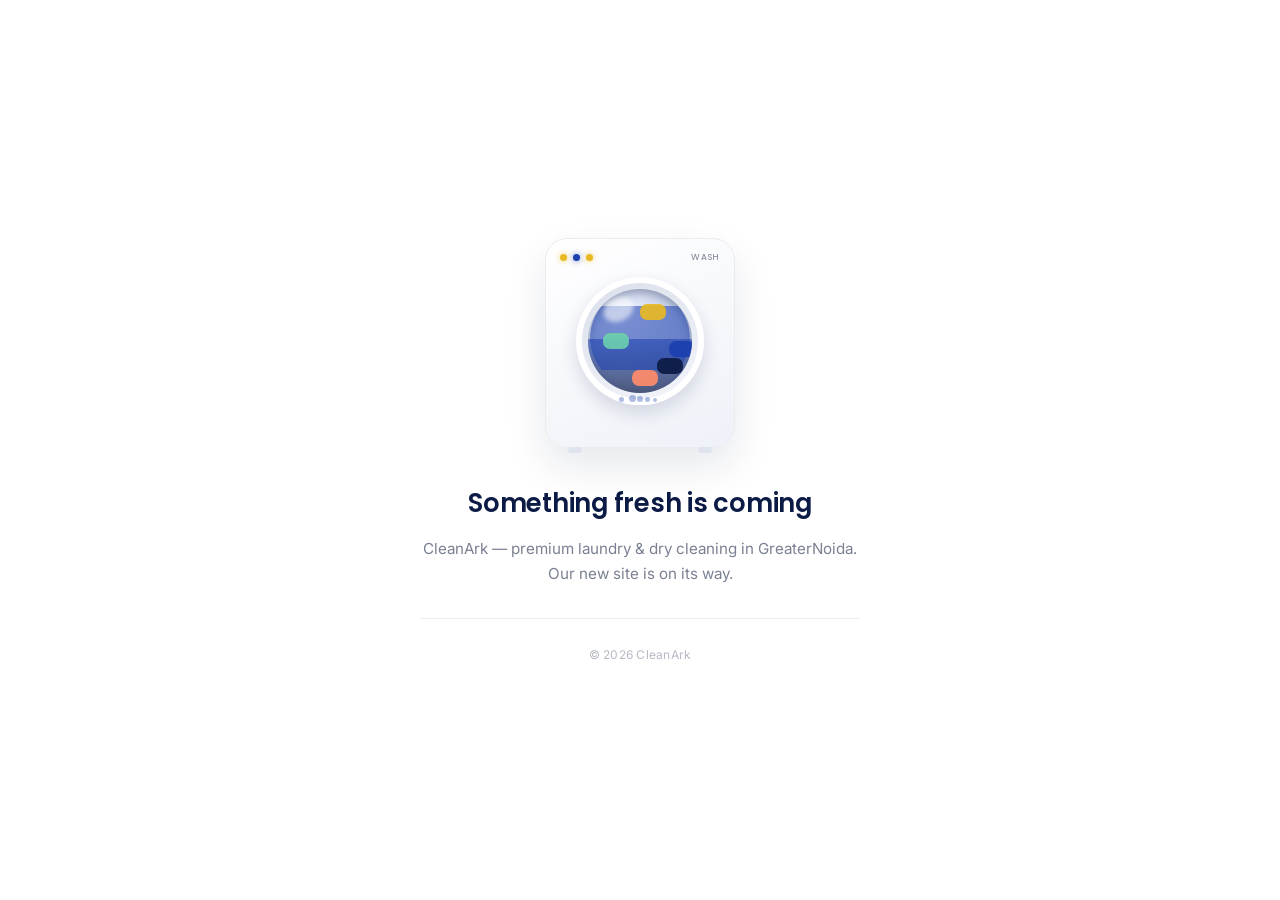
==== index.html @ 3dcd571e "First Commit" ====
<!DOCTYPE html>
<html lang="en">
<head>
<meta charset="UTF-8">
<meta name="viewport" content="width=device-width, initial-scale=1.0">
<title>CleanArk — Coming Soon</title>
<meta name="description" content="CleanArk — premium laundry & dry cleaning in Noida. Our new site is launching soon.">
<link rel="icon" type="image/png" href="images/favicon-32.png">
<link rel="preconnect" href="https://fonts.googleapis.com">
<link rel="preconnect" href="https://fonts.gstatic.com" crossorigin>
<link href="https://fonts.googleapis.com/css2?family=Poppins:wght@500;600;700&family=Inter:wght@400;500&display=swap" rel="stylesheet">
<style>
  :root {
    --navy: #0c1b45;
    --blue: #1b3fae;
    --gold: #e8b923;
    --text-muted: #7a8092;
    --border: #ececef;
    --font-heading: 'Poppins', 'Segoe UI', Arial, sans-serif;
    --font-body: 'Inter', 'Segoe UI', Arial, sans-serif;
  }
  * { box-sizing: border-box; margin: 0; padding: 0; }
  html, body { height: 100%; }
  body {
    font-family: var(--font-body);
    background: #ffffff;
    color: var(--navy);
    display: flex;
    align-items: center;
    justify-content: center;
    min-height: 100vh;
    padding: 32px 24px;
    text-align: center;
    overflow-x: hidden;
  }
  .card { max-width: 440px; width: 100%; }

  /* ================= WASHING MACHINE ================= */
  .scene {
    position: relative;
    width: 190px;
    margin: 0 auto 36px;
  }
  .machine {
    position: relative;
    width: 190px;
    height: 210px;
    background: linear-gradient(155deg, #ffffff, #eef1f8);
    border: 1px solid var(--border);
    border-radius: 22px;
    box-shadow: 0 18px 40px rgba(12, 27, 69, 0.10);
    animation: wobble 2.6s ease-in-out infinite;
  }
  @keyframes wobble {
    0%, 100% { transform: rotate(0deg) translateX(0); }
    25%      { transform: rotate(-0.6deg) translateX(-1px); }
    75%      { transform: rotate(0.6deg) translateX(1px); }
  }
  .panel {
    display: flex;
    align-items: center;
    gap: 6px;
    padding: 12px 14px 0;
  }
  .dot {
    width: 7px; height: 7px;
    border-radius: 50%;
    background: var(--gold);
    box-shadow: 0 0 6px rgba(232,185,35,0.7);
    animation: blink 1.8s ease-in-out infinite;
  }
  .dot:nth-child(2) { animation-delay: 0.3s; background: var(--blue); box-shadow: 0 0 6px rgba(27,63,174,0.6); }
  .dot:nth-child(3) { animation-delay: 0.6s; }
  @keyframes blink { 0%, 100% { opacity: 1; } 50% { opacity: 0.25; } }
  .display {
    margin-left: auto;
    font-family: var(--font-heading);
    font-size: 0.55rem;
    letter-spacing: 0.08em;
    color: var(--text-muted);
  }

  .door {
    position: absolute;
    top: 38px;
    left: 50%;
    transform: translateX(-50%);
    width: 128px;
    height: 128px;
    border-radius: 50%;
    background: linear-gradient(155deg, #d9dee9, #f4f6fb);
    box-shadow: 0 8px 18px rgba(12,27,69,0.14), inset 0 0 0 6px #ffffff;
  }
  .glass {
    position: absolute;
    inset: 12px;
    border-radius: 50%;
    background: radial-gradient(circle at 32% 28%, #eaf0ff, #c3cde6 70%);
    overflow: hidden;
    box-shadow: inset 0 4px 10px rgba(12,27,69,0.35);
  }
  .water {
    position: absolute;
    left: -20%;
    width: 140%;
    bottom: 0;
    height: 52%;
    background: linear-gradient(180deg, rgba(27,63,174,0.55), rgba(12,27,69,0.65));
  }
  .water::before {
    content: "";
    position: absolute;
    top: -62%;
    left: 0;
    width: 100%;
    height: 120%;
    background: radial-gradient(circle at 50% 50%, rgba(27,63,174,0.55) 62%, transparent 63%);
    animation: slosh 3.2s linear infinite;
  }
  @keyframes slosh {
    from { transform: rotate(0deg); }
    to   { transform: rotate(360deg); }
  }
  .drum {
    position: absolute;
    inset: 0;
    animation: spin 3.4s linear infinite;
  }
  @keyframes spin {
    from { transform: rotate(0deg); }
    to   { transform: rotate(360deg); }
  }
  .cloth {
    position: absolute;
    width: 26px;
    height: 16px;
    border-radius: 7px;
    opacity: 0.92;
  }
  .c1 { background: var(--gold);  top: 14%; left: 50%; }
  .c2 { background: var(--blue);  top: 50%; left: 78%; }
  .c3 { background: #ff8b6b;      top: 78%; left: 42%; }
  .c4 { background: #6bcfae;      top: 42%; left: 14%; }
  .c5 { background: var(--navy);  top: 66%; left: 66%; }
  .shine {
    position: absolute;
    top: 8%;
    left: 14%;
    width: 30%;
    height: 22%;
    border-radius: 50%;
    background: rgba(255,255,255,0.55);
    filter: blur(2px);
    transform: rotate(-25deg);
  }

  .feet {
    position: absolute;
    bottom: -6px;
    left: 0;
    right: 0;
    display: flex;
    justify-content: space-between;
    padding: 0 22px;
  }
  .feet span {
    width: 14px;
    height: 6px;
    border-radius: 3px;
    background: #dfe3ee;
  }

  .bubbles {
    position: absolute;
    inset: 0;
    pointer-events: none;
  }
  .bubbles span {
    position: absolute;
    bottom: 46px;
    width: 6px;
    height: 6px;
    border-radius: 50%;
    background: rgba(27,63,174,0.35);
    animation: rise 3.6s ease-in infinite;
  }
  .bubbles span:nth-child(1) { left: 74px; width: 5px; height: 5px; animation-delay: 0s; }
  .bubbles span:nth-child(2) { left: 92px; animation-delay: 0.8s; }
  .bubbles span:nth-child(3) { left: 108px; width: 4px; height: 4px; animation-delay: 1.6s; }
  .bubbles span:nth-child(4) { left: 84px; width: 7px; height: 7px; animation-delay: 2.4s; }
  .bubbles span:nth-child(5) { left: 100px; width: 5px; height: 5px; animation-delay: 3.1s; }
  @keyframes rise {
    0%   { transform: translateY(0) scale(1);   opacity: 0; }
    12%  { opacity: 0.8; }
    100% { transform: translateY(-90px) scale(0.4); opacity: 0; }
  }

  /* ================= TEXT ================= */
  h1 {
    font-family: var(--font-heading);
    font-weight: 600;
    font-size: 1.6rem;
    letter-spacing: -0.01em;
    margin-bottom: 14px;
  }
  p.lead {
    font-size: 0.95rem;
    color: var(--text-muted);
    line-height: 1.6;
    margin-bottom: 32px;
  }
  .hairline {
    width: 100%;
    height: 1px;
    background: var(--border);
    margin-bottom: 28px;
  }
  footer {
    font-size: 0.75rem;
    letter-spacing: 0.02em;
    color: #b7bac4;
  }
</style>
</head>
<body>
  <div class="card">
    <div class="scene">
      <div class="machine">
        <div class="panel">
          <span class="dot"></span><span class="dot"></span><span class="dot"></span>
          <span class="display">WASH</span>
        </div>
        <div class="door">
          <div class="glass">
            <div class="water"></div>
            <div class="drum">
              <span class="cloth c1"></span>
              <span class="cloth c2"></span>
              <span class="cloth c3"></span>
              <span class="cloth c4"></span>
              <span class="cloth c5"></span>
            </div>
            <div class="shine"></div>
          </div>
        </div>
        <div class="feet"><span></span><span></span></div>
      </div>
      <div class="bubbles">
        <span></span><span></span><span></span><span></span><span></span>
      </div>
    </div>

    <h1>Something fresh is coming</h1>
    <p class="lead">CleanArk — premium laundry &amp; dry cleaning in GreaterNoida. Our new site is on its way.</p>
    <div class="hairline"></div>
    <footer>&copy; <span id="year"></span> CleanArk</footer>
  </div>
  <script>document.getElementById('year').textContent = new Date().getFullYear();</script>
</body>
</html>
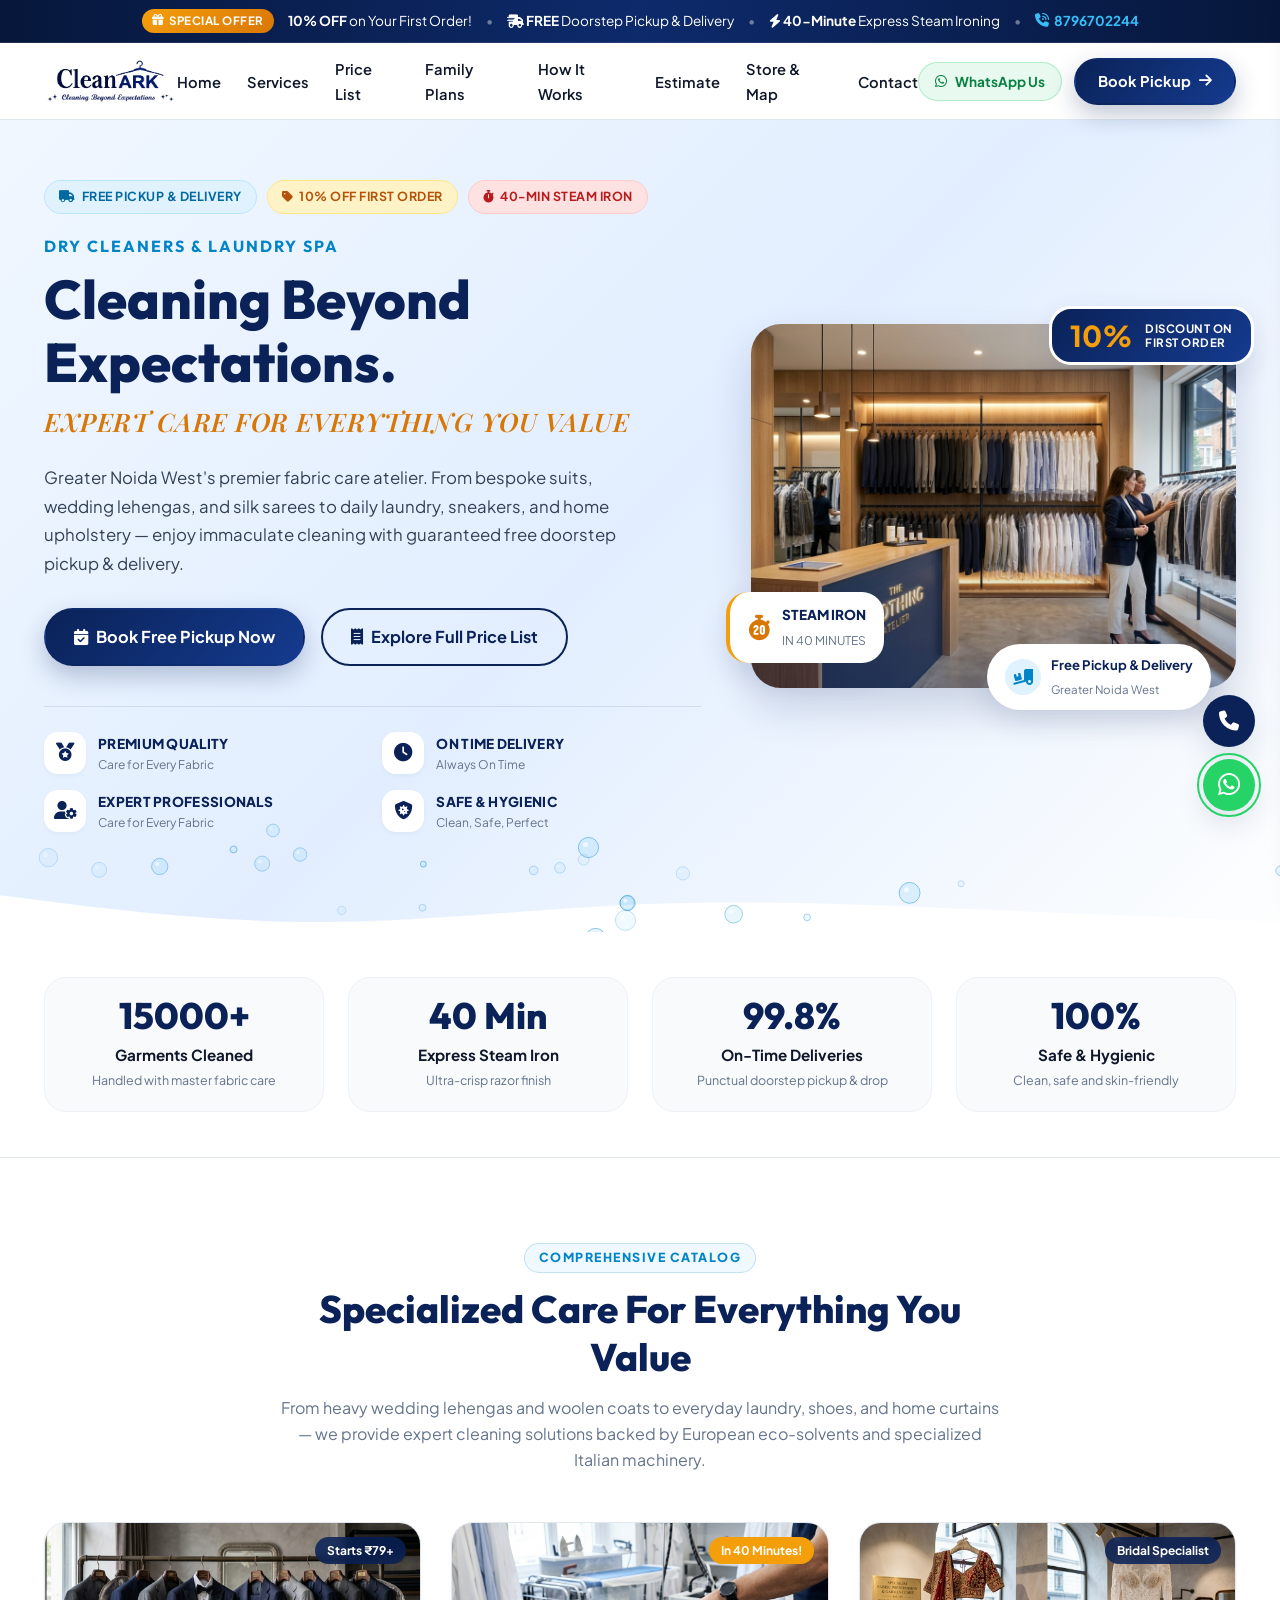
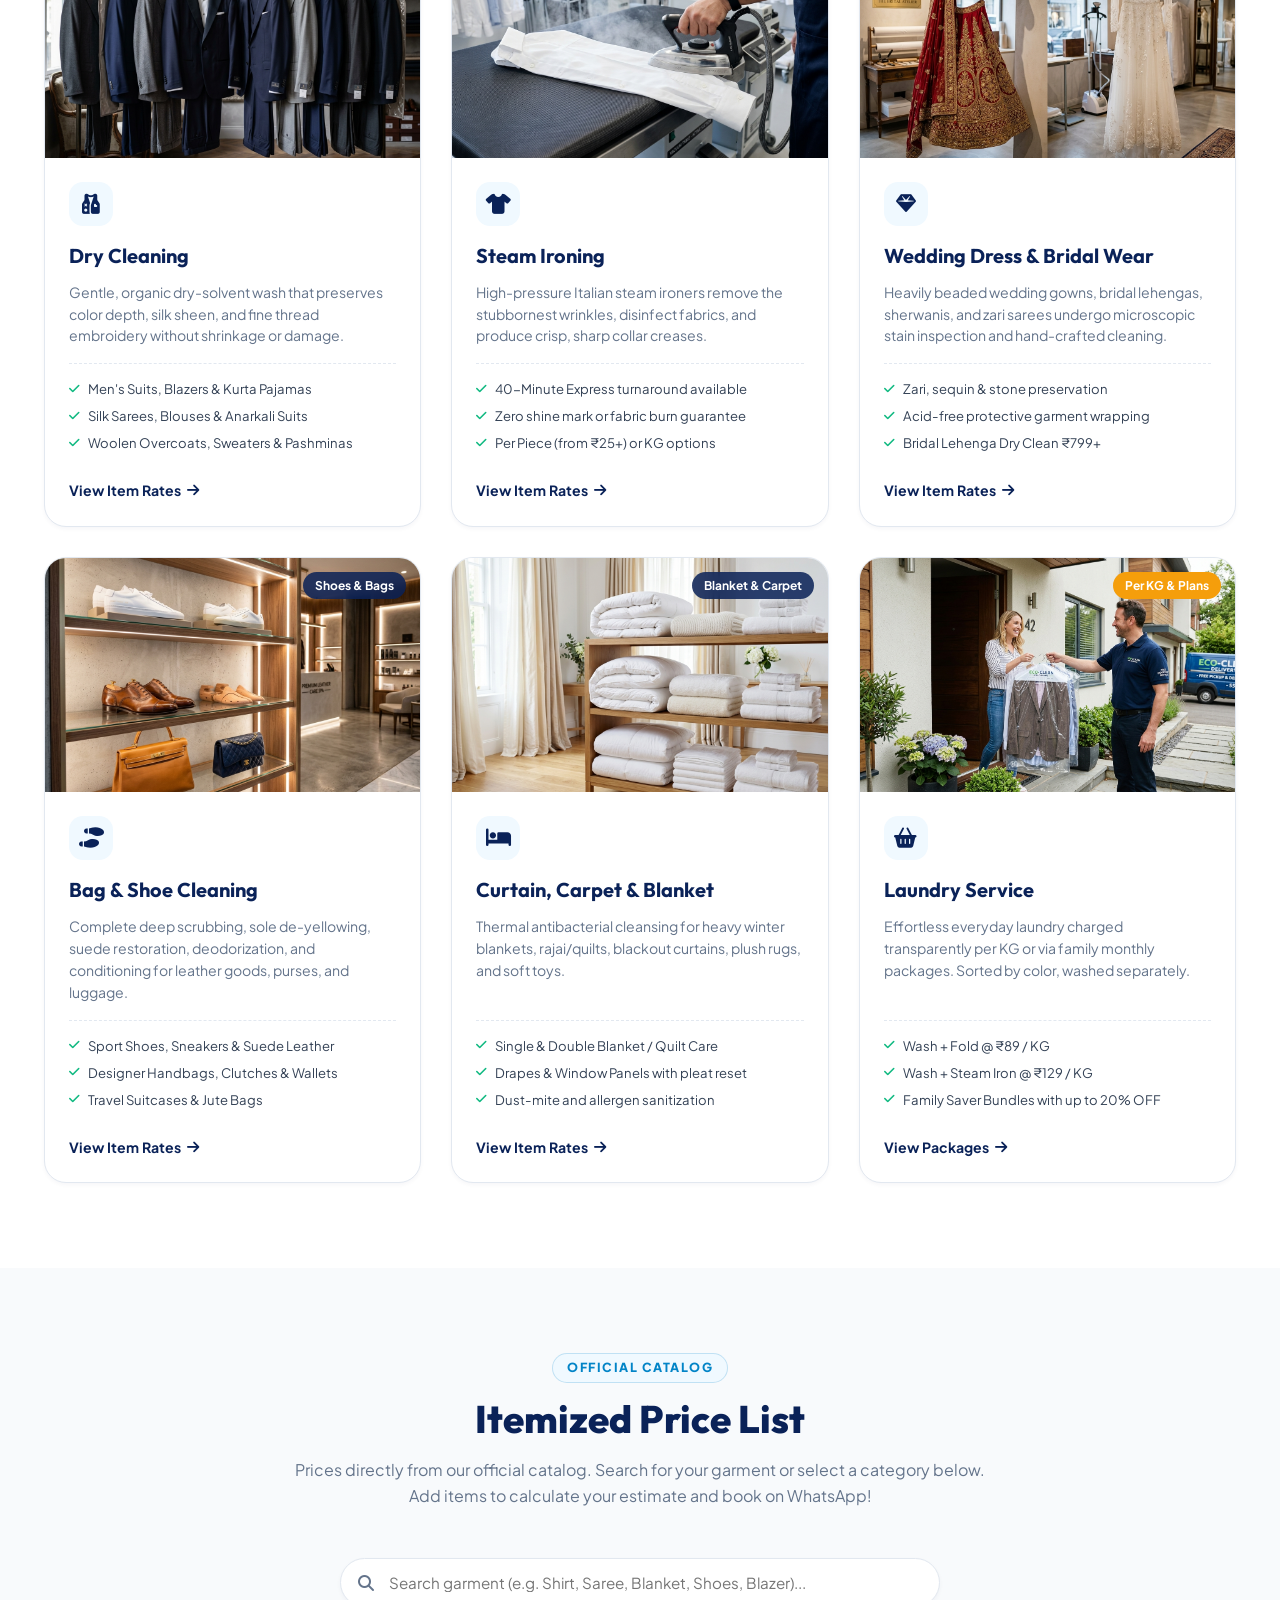
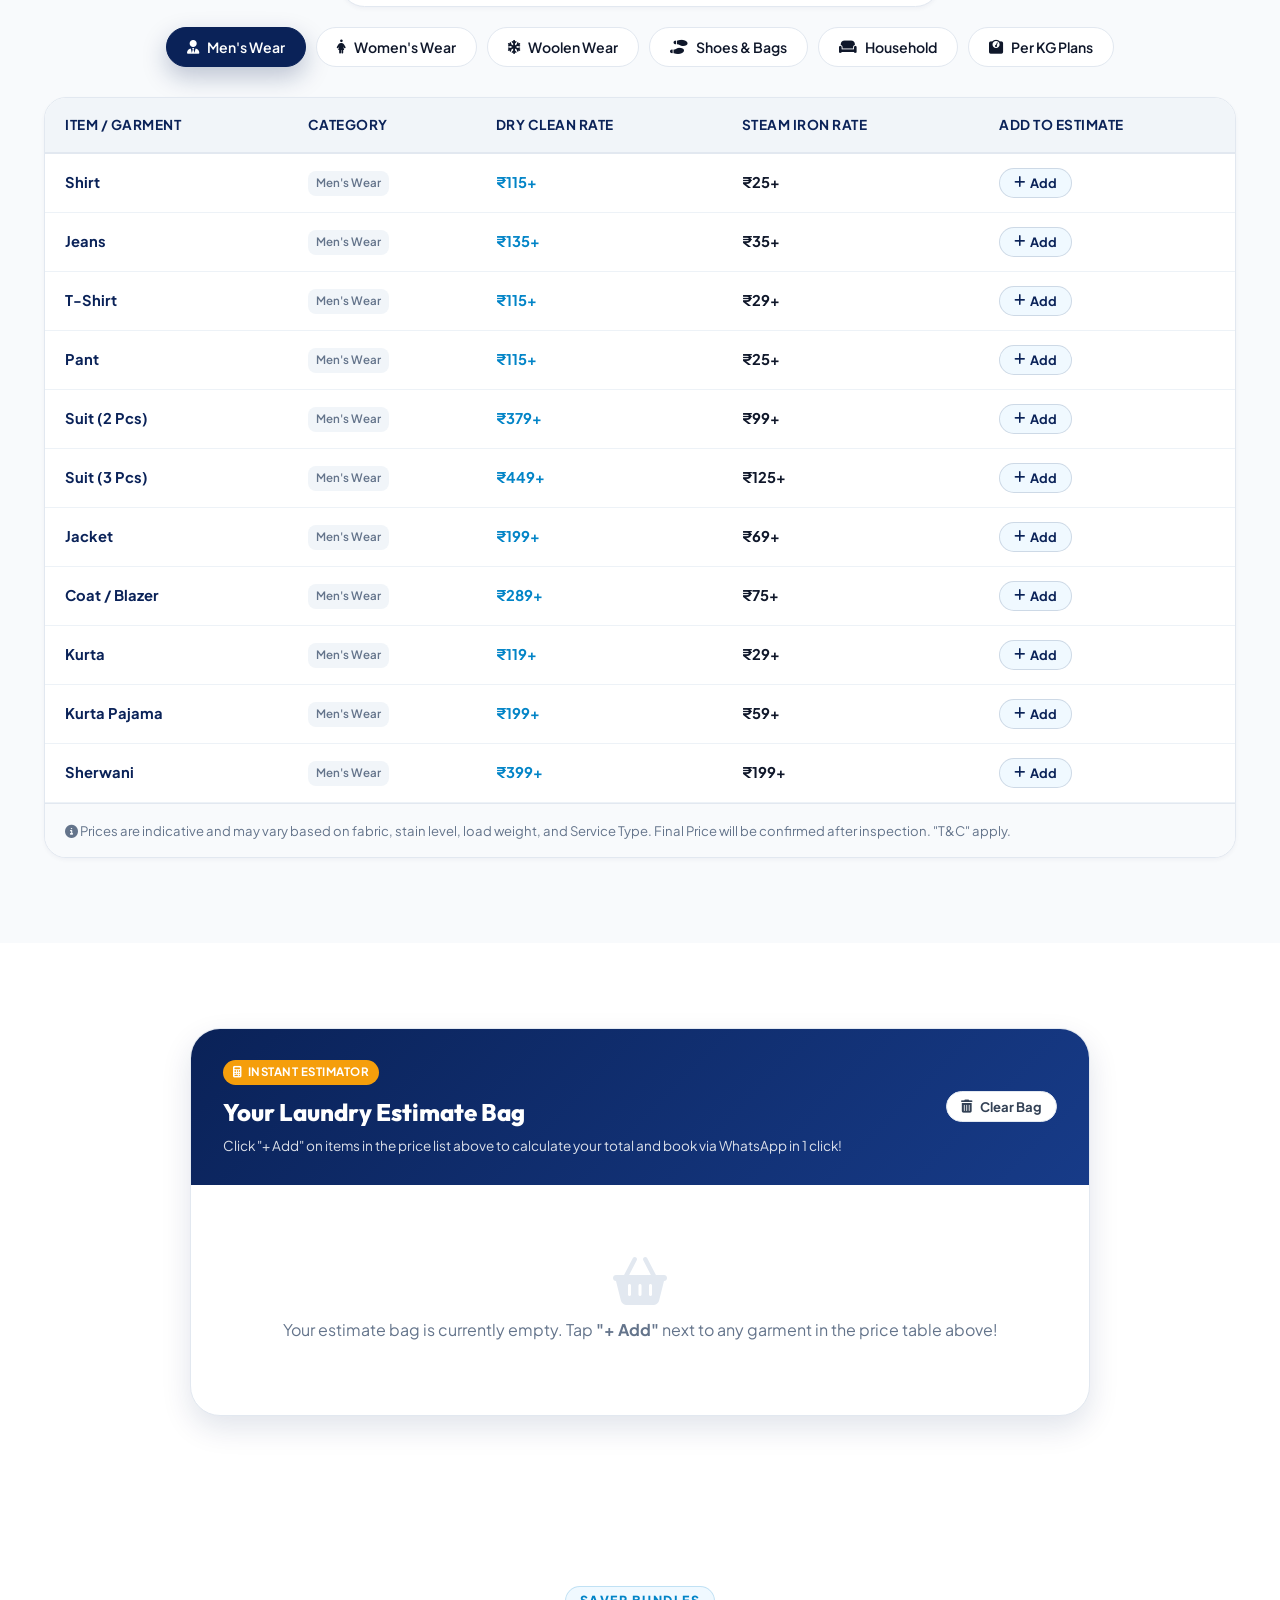
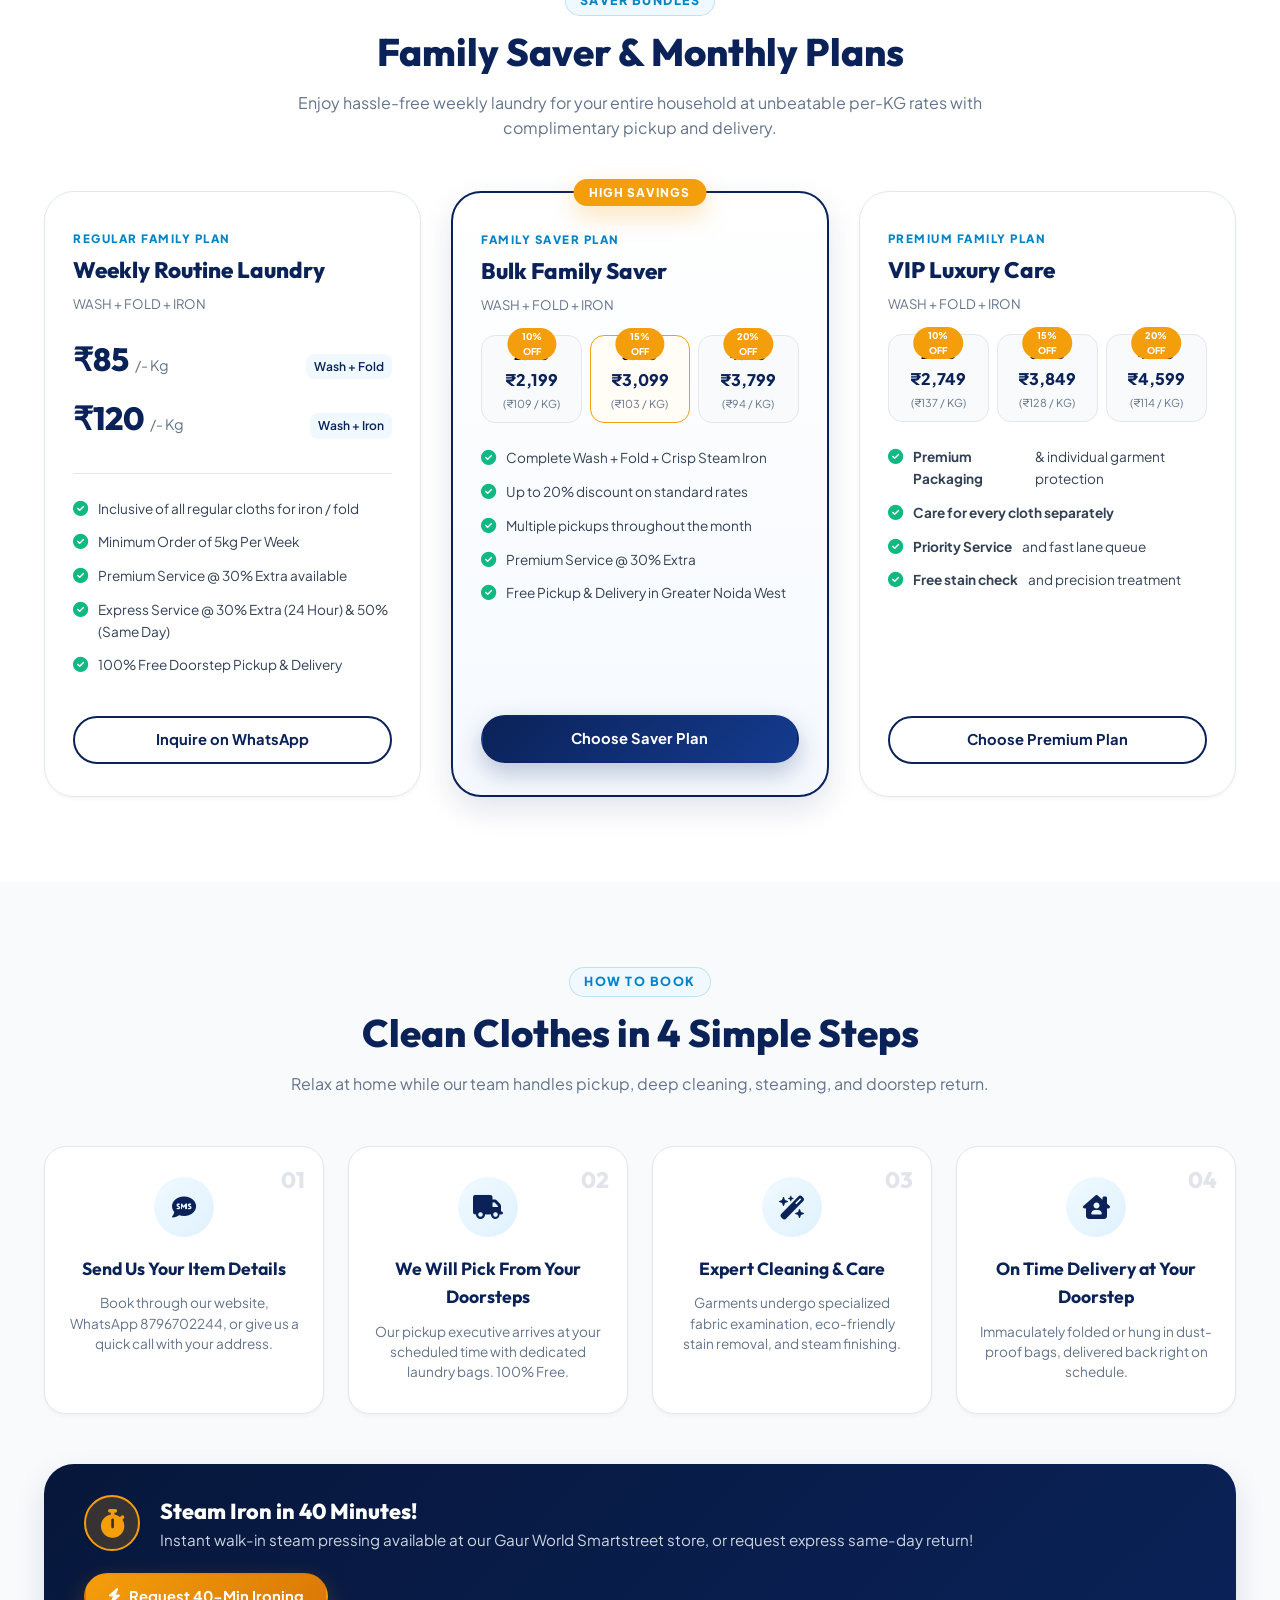
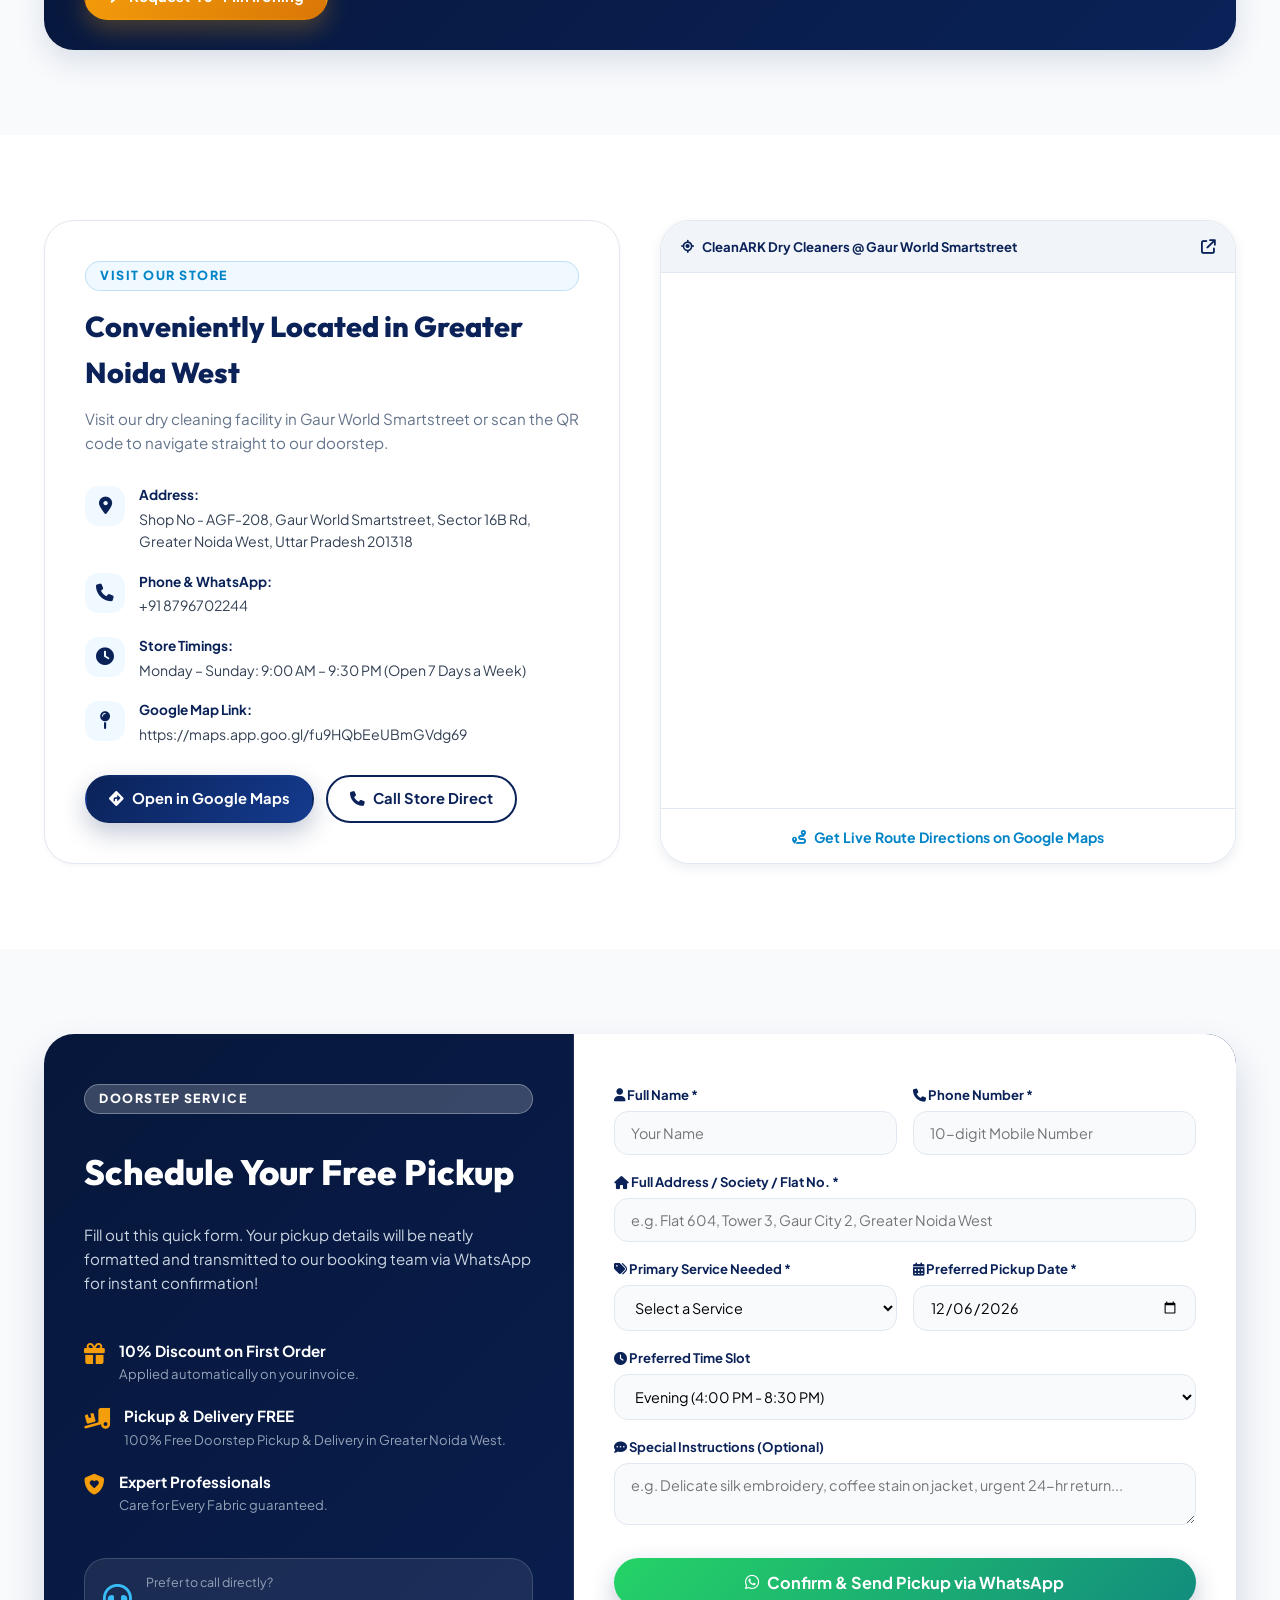
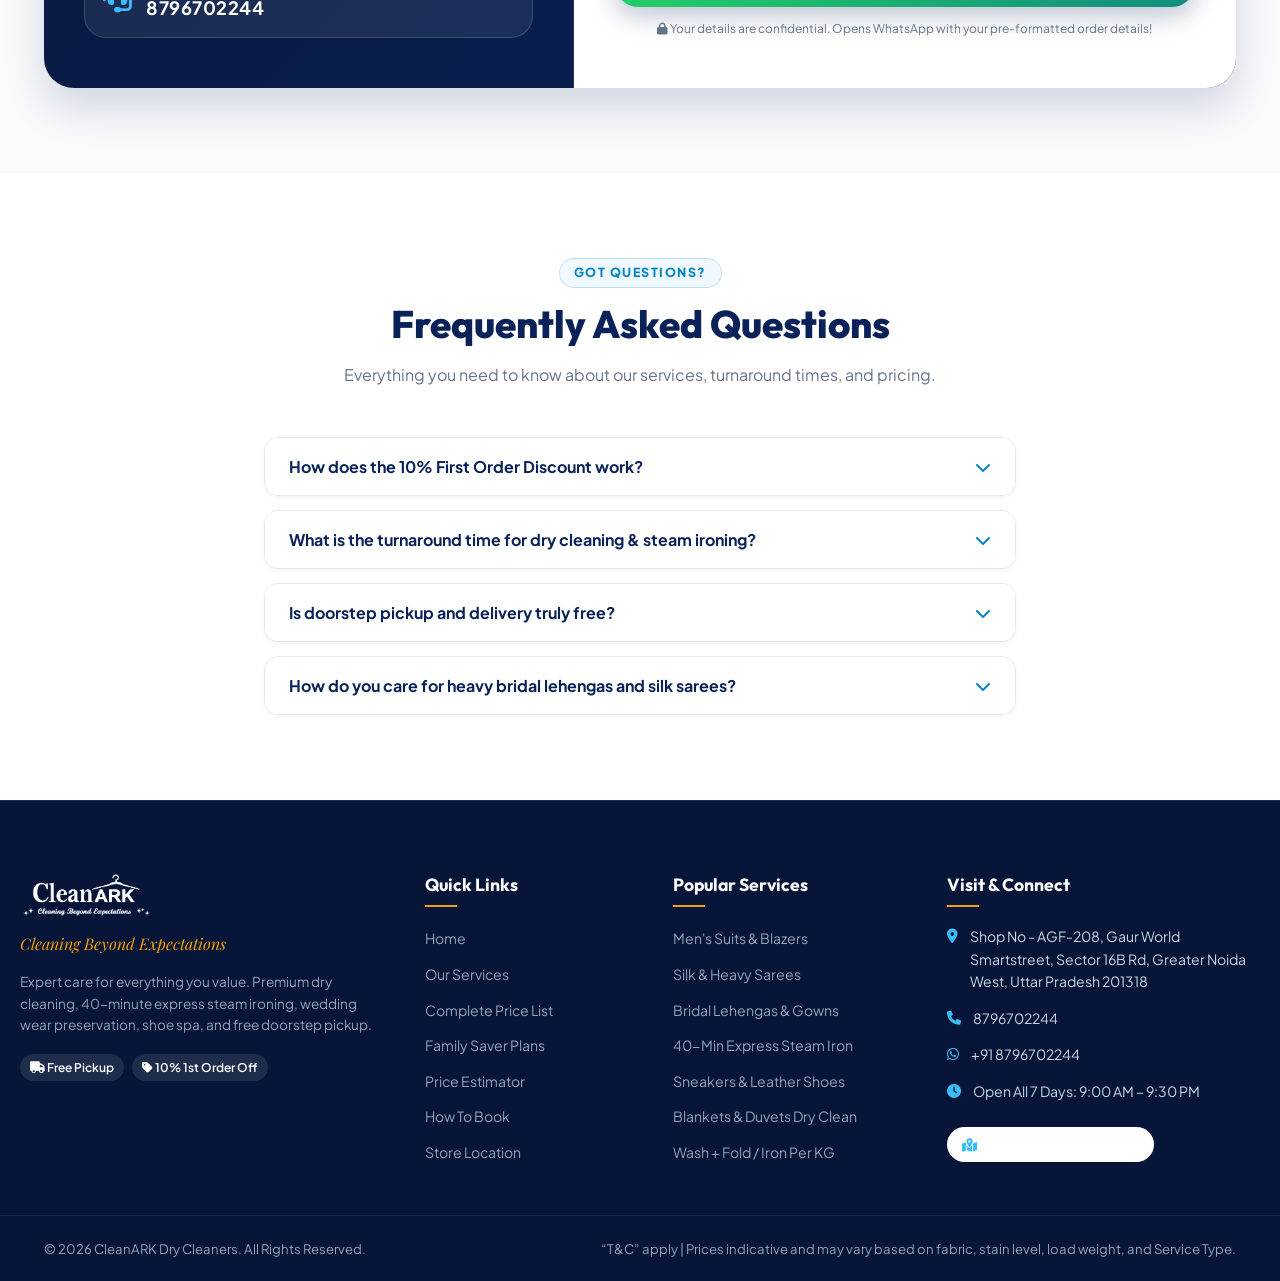
==== commit ef70f22b: "Commit 2" ====
--- a/index.html
+++ b/index.html
@@ -1,260 +1,1079 @@
 <!DOCTYPE html>
 <html lang="en">
 <head>
-<meta charset="UTF-8">
-<meta name="viewport" content="width=device-width, initial-scale=1.0">
-<title>CleanArk — Coming Soon</title>
-<meta name="description" content="CleanArk — premium laundry & dry cleaning in Noida. Our new site is launching soon.">
-<link rel="icon" type="image/png" href="images/favicon-32.png">
-<link rel="preconnect" href="https://fonts.googleapis.com">
-<link rel="preconnect" href="https://fonts.gstatic.com" crossorigin>
-<link href="https://fonts.googleapis.com/css2?family=Poppins:wght@500;600;700&family=Inter:wght@400;500&display=swap" rel="stylesheet">
-<style>
-  :root {
-    --navy: #0c1b45;
-    --blue: #1b3fae;
-    --gold: #e8b923;
-    --text-muted: #7a8092;
-    --border: #ececef;
-    --font-heading: 'Poppins', 'Segoe UI', Arial, sans-serif;
-    --font-body: 'Inter', 'Segoe UI', Arial, sans-serif;
-  }
-  * { box-sizing: border-box; margin: 0; padding: 0; }
-  html, body { height: 100%; }
-  body {
-    font-family: var(--font-body);
-    background: #ffffff;
-    color: var(--navy);
-    display: flex;
-    align-items: center;
-    justify-content: center;
-    min-height: 100vh;
-    padding: 32px 24px;
-    text-align: center;
-    overflow-x: hidden;
-  }
-  .card { max-width: 440px; width: 100%; }
-
-  /* ================= WASHING MACHINE ================= */
-  .scene {
-    position: relative;
-    width: 190px;
-    margin: 0 auto 36px;
-  }
-  .machine {
-    position: relative;
-    width: 190px;
-    height: 210px;
-    background: linear-gradient(155deg, #ffffff, #eef1f8);
-    border: 1px solid var(--border);
-    border-radius: 22px;
-    box-shadow: 0 18px 40px rgba(12, 27, 69, 0.10);
-    animation: wobble 2.6s ease-in-out infinite;
-  }
-  @keyframes wobble {
-    0%, 100% { transform: rotate(0deg) translateX(0); }
-    25%      { transform: rotate(-0.6deg) translateX(-1px); }
-    75%      { transform: rotate(0.6deg) translateX(1px); }
-  }
-  .panel {
-    display: flex;
-    align-items: center;
-    gap: 6px;
-    padding: 12px 14px 0;
-  }
-  .dot {
-    width: 7px; height: 7px;
-    border-radius: 50%;
-    background: var(--gold);
-    box-shadow: 0 0 6px rgba(232,185,35,0.7);
-    animation: blink 1.8s ease-in-out infinite;
-  }
-  .dot:nth-child(2) { animation-delay: 0.3s; background: var(--blue); box-shadow: 0 0 6px rgba(27,63,174,0.6); }
-  .dot:nth-child(3) { animation-delay: 0.6s; }
-  @keyframes blink { 0%, 100% { opacity: 1; } 50% { opacity: 0.25; } }
-  .display {
-    margin-left: auto;
-    font-family: var(--font-heading);
-    font-size: 0.55rem;
-    letter-spacing: 0.08em;
-    color: var(--text-muted);
-  }
-
-  .door {
-    position: absolute;
-    top: 38px;
-    left: 50%;
-    transform: translateX(-50%);
-    width: 128px;
-    height: 128px;
-    border-radius: 50%;
-    background: linear-gradient(155deg, #d9dee9, #f4f6fb);
-    box-shadow: 0 8px 18px rgba(12,27,69,0.14), inset 0 0 0 6px #ffffff;
-  }
-  .glass {
-    position: absolute;
-    inset: 12px;
-    border-radius: 50%;
-    background: radial-gradient(circle at 32% 28%, #eaf0ff, #c3cde6 70%);
-    overflow: hidden;
-    box-shadow: inset 0 4px 10px rgba(12,27,69,0.35);
-  }
-  .water {
-    position: absolute;
-    left: -20%;
-    width: 140%;
-    bottom: 0;
-    height: 52%;
-    background: linear-gradient(180deg, rgba(27,63,174,0.55), rgba(12,27,69,0.65));
-  }
-  .water::before {
-    content: "";
-    position: absolute;
-    top: -62%;
-    left: 0;
-    width: 100%;
-    height: 120%;
-    background: radial-gradient(circle at 50% 50%, rgba(27,63,174,0.55) 62%, transparent 63%);
-    animation: slosh 3.2s linear infinite;
-  }
-  @keyframes slosh {
-    from { transform: rotate(0deg); }
-    to   { transform: rotate(360deg); }
-  }
-  .drum {
-    position: absolute;
-    inset: 0;
-    animation: spin 3.4s linear infinite;
-  }
-  @keyframes spin {
-    from { transform: rotate(0deg); }
-    to   { transform: rotate(360deg); }
-  }
-  .cloth {
-    position: absolute;
-    width: 26px;
-    height: 16px;
-    border-radius: 7px;
-    opacity: 0.92;
-  }
-  .c1 { background: var(--gold);  top: 14%; left: 50%; }
-  .c2 { background: var(--blue);  top: 50%; left: 78%; }
-  .c3 { background: #ff8b6b;      top: 78%; left: 42%; }
-  .c4 { background: #6bcfae;      top: 42%; left: 14%; }
-  .c5 { background: var(--navy);  top: 66%; left: 66%; }
-  .shine {
-    position: absolute;
-    top: 8%;
-    left: 14%;
-    width: 30%;
-    height: 22%;
-    border-radius: 50%;
-    background: rgba(255,255,255,0.55);
-    filter: blur(2px);
-    transform: rotate(-25deg);
-  }
-
-  .feet {
-    position: absolute;
-    bottom: -6px;
-    left: 0;
-    right: 0;
-    display: flex;
-    justify-content: space-between;
-    padding: 0 22px;
-  }
-  .feet span {
-    width: 14px;
-    height: 6px;
-    border-radius: 3px;
-    background: #dfe3ee;
-  }
-
-  .bubbles {
-    position: absolute;
-    inset: 0;
-    pointer-events: none;
-  }
-  .bubbles span {
-    position: absolute;
-    bottom: 46px;
-    width: 6px;
-    height: 6px;
-    border-radius: 50%;
-    background: rgba(27,63,174,0.35);
-    animation: rise 3.6s ease-in infinite;
-  }
-  .bubbles span:nth-child(1) { left: 74px; width: 5px; height: 5px; animation-delay: 0s; }
-  .bubbles span:nth-child(2) { left: 92px; animation-delay: 0.8s; }
-  .bubbles span:nth-child(3) { left: 108px; width: 4px; height: 4px; animation-delay: 1.6s; }
-  .bubbles span:nth-child(4) { left: 84px; width: 7px; height: 7px; animation-delay: 2.4s; }
-  .bubbles span:nth-child(5) { left: 100px; width: 5px; height: 5px; animation-delay: 3.1s; }
-  @keyframes rise {
-    0%   { transform: translateY(0) scale(1);   opacity: 0; }
-    12%  { opacity: 0.8; }
-    100% { transform: translateY(-90px) scale(0.4); opacity: 0; }
-  }
-
-  /* ================= TEXT ================= */
-  h1 {
-    font-family: var(--font-heading);
-    font-weight: 600;
-    font-size: 1.6rem;
-    letter-spacing: -0.01em;
-    margin-bottom: 14px;
-  }
-  p.lead {
-    font-size: 0.95rem;
-    color: var(--text-muted);
-    line-height: 1.6;
-    margin-bottom: 32px;
-  }
-  .hairline {
-    width: 100%;
-    height: 1px;
-    background: var(--border);
-    margin-bottom: 28px;
-  }
-  footer {
-    font-size: 0.75rem;
-    letter-spacing: 0.02em;
-    color: #b7bac4;
-  }
-</style>
+  <meta charset="UTF-8" />
+  <meta name="viewport" content="width=device-width, initial-scale=1.0" />
+  <title>CleanARK Dry Cleaners | Cleaning Beyond Expectations | Greater Noida West</title>
+  
+  <!-- SEO & Social Meta -->
+  <meta name="description" content="CleanARK Dry Cleaners - Expert care for everything you value. Premium Dry Cleaning, 40-Minute Steam Ironing, Wedding Gowns, Shoes & Bags, Household linens with FREE Doorstep Pickup & Delivery in Greater Noida West." />
+  <meta name="keywords" content="Dry cleaning Greater Noida West, Laundry service Gaur World Smartstreet, Steam ironing 40 min, wedding dress dry clean, shoe cleaning, curtain dry cleaning, CleanARK" />
+  <meta property="og:title" content="CleanARK Dry Cleaners - Cleaning Beyond Expectations" />
+  <meta property="og:description" content="Free Pickup & Delivery | 10% Discount on First Order | 40-Min Express Steam Ironing. Gaur World Smartstreet, Sector 16B Rd, Greater Noida West." />
+  <meta property="og:image" content="assets/images/logo.png" />
+  <meta property="og:type" content="website" />
+
+  <!-- Favicon Generated from Logo -->
+  <link rel="icon" type="image/png" sizes="32x32" href="assets/images/favicon.png" />
+  <link rel="shortcut icon" href="assets/images/favicon.ico" />
+  <link rel="apple-touch-icon" href="assets/images/favicon.png" />
+
+  <!-- Google Fonts: Plus Jakarta Sans, Outfit & Playfair Display -->
+  <link rel="preconnect" href="https://fonts.googleapis.com" />
+  <link rel="preconnect" href="https://fonts.gstatic.com" crossorigin />
+  <link href="https://fonts.googleapis.com/css2?family=Outfit:wght@400;500;600;700;800&family=Plus+Jakarta+Sans:wght@300;400;500;600;700;800&family=Playfair+Display:ital,wght@0,600;1,600&display=swap" rel="stylesheet" />
+
+  <!-- Font Awesome 6 Icons CDN -->
+  <link rel="stylesheet" href="https://cdnjs.cloudflare.com/ajax/libs/font-awesome/6.5.1/css/all.min.css" />
+
+  <!-- Main Stylesheet -->
+  <link rel="stylesheet" href="styles.css" />
 </head>
 <body>
-  <div class="card">
-    <div class="scene">
-      <div class="machine">
-        <div class="panel">
-          <span class="dot"></span><span class="dot"></span><span class="dot"></span>
-          <span class="display">WASH</span>
-        </div>
-        <div class="door">
-          <div class="glass">
-            <div class="water"></div>
-            <div class="drum">
-              <span class="cloth c1"></span>
-              <span class="cloth c2"></span>
-              <span class="cloth c3"></span>
-              <span class="cloth c4"></span>
-              <span class="cloth c5"></span>
-            </div>
-            <div class="shine"></div>
-          </div>
-        </div>
-        <div class="feet"><span></span><span></span></div>
-      </div>
-      <div class="bubbles">
-        <span></span><span></span><span></span><span></span><span></span>
-      </div>
-    </div>
-
-    <h1>Something fresh is coming</h1>
-    <p class="lead">CleanArk — premium laundry &amp; dry cleaning in GreaterNoida. Our new site is on its way.</p>
-    <div class="hairline"></div>
-    <footer>&copy; <span id="year"></span> CleanArk</footer>
+
+  <!-- ==================== PRELOADER ANIMATION ==================== -->
+  <div id="page-loader" class="page-loader">
+    <div class="loader-content">
+      <div class="loader-logo-wrap">
+        <img src="assets/images/logo.png" alt="CleanARK Dry Cleaners" class="loader-logo" />
+        <div class="hanger-sparkle">
+          <span class="sparkle-dot dot-1">✦</span>
+          <span class="sparkle-dot dot-2">✦</span>
+          <span class="sparkle-dot dot-3">✦</span>
+        </div>
+      </div>
+      <div class="loader-bar-wrap">
+        <div class="loader-bar-progress" id="loader-bar"></div>
+      </div>
+      <p class="loader-tagline">Cleaning Beyond Expectations...</p>
+    </div>
   </div>
-  <script>document.getElementById('year').textContent = new Date().getFullYear();</script>
+
+  <!-- ==================== TOP ANNOUNCEMENT BAR ==================== -->
+  <div class="top-announcement-bar">
+    <div class="container marquee-container">
+      <div class="announcement-content">
+        <span class="badge-pill pulse-glow"><i class="fa-solid fa-gift"></i> SPECIAL OFFER</span>
+        <span class="announce-text"><strong>10% OFF</strong> on Your First Order!</span>
+        <span class="divider">•</span>
+        <span class="announce-text"><i class="fa-solid fa-truck-fast"></i> <strong>FREE</strong> Doorstep Pickup & Delivery</span>
+        <span class="divider">•</span>
+        <span class="announce-text"><i class="fa-solid fa-bolt"></i> <strong>40-Minute</strong> Express Steam Ironing</span>
+        <span class="divider">•</span>
+        <a href="tel:8796702244" class="phone-link"><i class="fa-solid fa-phone-volume"></i> 8796702244</a>
+      </div>
+    </div>
+  </div>
+
+  <!-- ==================== STICKY HEADER & NAVBAR ==================== -->
+  <header class="site-header" id="site-header">
+    <div class="container header-inner">
+      <!-- CleanARK Official Logo -->
+      <a href="#hero" class="brand-logo-link">
+        <img src="assets/images/logo.png" alt="CleanARK Dry Cleaners Logo" class="brand-logo-img" />
+      </a>
+
+      <!-- Desktop Navigation Links -->
+      <nav class="main-nav" id="main-nav">
+        <ul class="nav-list">
+          <li><a href="#hero" class="nav-link active">Home</a></li>
+          <li><a href="#services" class="nav-link">Services</a></li>
+          <li><a href="#pricing" class="nav-link">Price List</a></li>
+          <li><a href="#packages" class="nav-link">Family Plans</a></li>
+          <li><a href="#how-it-works" class="nav-link">How It Works</a></li>
+          <li><a href="#calculator" class="nav-link">Estimate</a></li>
+          <li><a href="#location" class="nav-link">Store & Map</a></li>
+          <li><a href="#contact" class="nav-link">Contact</a></li>
+        </ul>
+      </nav>
+
+      <!-- Header CTAs -->
+      <div class="header-actions">
+        <a href="https://wa.me/918796702244?text=Hello%20CleanARK,%20I%20would%20like%20to%20schedule%20a%20free%20pickup%20for%20my%20laundry." 
+           target="_blank" rel="noopener noreferrer" class="btn btn-whatsapp-nav">
+          <i class="fa-brands fa-whatsapp"></i>
+          <span>WhatsApp Us</span>
+        </a>
+        <a href="#book-pickup" class="btn btn-primary nav-book-btn">
+          <span>Book Pickup</span>
+          <i class="fa-solid fa-arrow-right"></i>
+        </a>
+        <button class="mobile-toggle-btn" id="mobile-toggle" aria-label="Toggle navigation menu">
+          <span></span>
+          <span></span>
+          <span></span>
+        </button>
+      </div>
+    </div>
+  </header>
+
+  <!-- Mobile Drawer Menu -->
+  <div class="mobile-menu-overlay" id="mobile-overlay"></div>
+  <aside class="mobile-drawer" id="mobile-drawer">
+    <div class="mobile-drawer-header">
+      <img src="assets/images/logo.png" alt="CleanARK Logo" class="drawer-logo" />
+      <button class="drawer-close-btn" id="drawer-close" aria-label="Close menu">&times;</button>
+    </div>
+    <ul class="drawer-nav">
+      <li><a href="#hero" class="drawer-link">Home</a></li>
+      <li><a href="#services" class="drawer-link">Services</a></li>
+      <li><a href="#pricing" class="drawer-link">Catalog & Price List</a></li>
+      <li><a href="#packages" class="drawer-link">Family Saver Packages</a></li>
+      <li><a href="#how-it-works" class="drawer-link">How It Works</a></li>
+      <li><a href="#calculator" class="drawer-link">Price Calculator</a></li>
+      <li><a href="#location" class="drawer-link">Store Location & Map</a></li>
+      <li><a href="#contact" class="drawer-link">Contact Us</a></li>
+    </ul>
+    <div class="drawer-footer">
+      <a href="tel:8796702244" class="drawer-contact-btn">
+        <i class="fa-solid fa-phone"></i> Call 8796702244
+      </a>
+      <a href="https://wa.me/918796702244?text=Hi%20CleanARK%20Team,%20I%20want%20to%20book%20a%20doorstep%20pickup." 
+         target="_blank" class="drawer-whatsapp-btn">
+        <i class="fa-brands fa-whatsapp"></i> Chat on WhatsApp
+      </a>
+      <p class="drawer-address"><i class="fa-solid fa-location-dot"></i> Gaur World Smartstreet, Sec 16B, Greater Noida West</p>
+    </div>
+  </aside>
+
+  <!-- ==================== HERO SECTION WITH FLOATING PARTICLES ==================== -->
+  <section class="hero-section" id="hero">
+    <canvas id="bubble-canvas" class="bubble-canvas"></canvas>
+    <div class="container hero-container">
+      <div class="hero-grid">
+        <!-- Left: Text & Offers -->
+        <div class="hero-content">
+          <div class="badge-wrapper reveal-item">
+            <span class="hero-pill pickup-pill">
+              <i class="fa-solid fa-truck"></i> FREE PICKUP & DELIVERY
+            </span>
+            <span class="hero-pill discount-pill">
+              <i class="fa-solid fa-tag"></i> 10% OFF FIRST ORDER
+            </span>
+            <span class="hero-pill express-pill">
+              <i class="fa-solid fa-stopwatch"></i> 40-MIN STEAM IRON
+            </span>
+          </div>
+
+          <h1 class="hero-title reveal-item">
+            <span class="title-sub">Dry Cleaners & Laundry Spa</span>
+            <span class="title-main">Cleaning Beyond Expectations.</span>
+            <span class="title-highlight">EXPERT CARE FOR EVERYTHING YOU VALUE</span>
+          </h1>
+
+          <p class="hero-desc reveal-item">
+            Greater Noida West's premier fabric care atelier. From bespoke suits, wedding lehengas, and silk sarees to daily laundry, sneakers, and home upholstery — enjoy immaculate cleaning with guaranteed free doorstep pickup & delivery.
+          </p>
+
+          <!-- Quick Action CTAs -->
+          <div class="hero-cta-group reveal-item">
+            <a href="#book-pickup" class="btn btn-primary btn-lg shadow-pulse">
+              <i class="fa-solid fa-calendar-check"></i>
+              <span>Book Free Pickup Now</span>
+            </a>
+            <a href="#pricing" class="btn btn-outline btn-lg">
+              <i class="fa-solid fa-receipt"></i>
+              <span>Explore Full Price List</span>
+            </a>
+          </div>
+
+          <!-- Trust Badges Under Hero -->
+          <div class="hero-trust-badges reveal-item">
+            <div class="trust-item">
+              <div class="trust-icon"><i class="fa-solid fa-medal"></i></div>
+              <div class="trust-text">
+                <strong>PREMIUM QUALITY</strong>
+                <span>Care for Every Fabric</span>
+              </div>
+            </div>
+            <div class="trust-item">
+              <div class="trust-icon"><i class="fa-solid fa-clock"></i></div>
+              <div class="trust-text">
+                <strong>ON TIME DELIVERY</strong>
+                <span>Always On Time</span>
+              </div>
+            </div>
+            <div class="trust-item">
+              <div class="trust-icon"><i class="fa-solid fa-user-gear"></i></div>
+              <div class="trust-text">
+                <strong>EXPERT PROFESSIONALS</strong>
+                <span>Care for Every Fabric</span>
+              </div>
+            </div>
+            <div class="trust-item">
+              <div class="trust-icon"><i class="fa-solid fa-shield-virus"></i></div>
+              <div class="trust-text">
+                <strong>SAFE & HYGIENIC</strong>
+                <span>Clean, Safe, Perfect</span>
+              </div>
+            </div>
+          </div>
+        </div>
+
+        <!-- Right: Visual Card with Floating Elements -->
+        <div class="hero-visual reveal-item">
+          <div class="hero-image-card">
+            <img src="assets/images/hero-laundry.jpg" alt="CleanARK Luxury Dry Cleaners Showroom" class="hero-main-img" />
+            <div class="img-overlay-gradient"></div>
+
+            <!-- Floating Stamp 1: 10% Off Badge -->
+            <div class="floating-badge badge-discount float-anim-1">
+              <span class="big-percent">10%</span>
+              <span class="badge-sub">DISCOUNT ON<br>FIRST ORDER</span>
+            </div>
+
+            <!-- Floating Stamp 2: 40 Min Express Badge -->
+            <div class="floating-badge badge-express float-anim-2">
+              <i class="fa-solid fa-stopwatch-20"></i>
+              <div>
+                <strong>STEAM IRON</strong>
+                <span>IN 40 MINUTES</span>
+              </div>
+            </div>
+
+            <!-- Floating Card: Doorstep Pickup -->
+            <div class="floating-stat-card float-anim-3">
+              <div class="stat-icon-wrap">
+                <i class="fa-solid fa-truck-ramp-box"></i>
+              </div>
+              <div class="stat-info">
+                <strong>Free Pickup & Delivery</strong>
+                <span>Greater Noida West</span>
+              </div>
+            </div>
+          </div>
+        </div>
+      </div>
+    </div>
+
+    <!-- Wave Separator -->
+    <div class="hero-wave">
+      <svg viewBox="0 0 1440 120" fill="none" preserveAspectRatio="none">
+        <path d="M0,32L60,48C120,64,240,96,360,96C480,96,600,64,720,53.3C840,43,960,53,1080,64C1200,75,1320,85,1380,90.7L1440,96L1440,120L1380,120C1320,120,1200,120,1080,120C960,120,840,120,720,120C600,120,480,120,360,120C240,120,120,120,60,120L0,120Z" fill="#ffffff"></path>
+      </svg>
+    </div>
+  </section>
+
+  <!-- ==================== KEY HIGHLIGHTS / STATS COUNTER ==================== -->
+  <section class="stats-section section-padding">
+    <div class="container">
+      <div class="stats-grid">
+        <div class="stat-box reveal-on-scroll">
+          <div class="stat-num"><span class="counter" data-target="15000">0</span>+</div>
+          <div class="stat-label">Garments Cleaned</div>
+          <p class="stat-desc">Handled with master fabric care</p>
+        </div>
+        <div class="stat-box reveal-on-scroll">
+          <div class="stat-num"><span class="counter" data-target="40">0</span> Min</div>
+          <div class="stat-label">Express Steam Iron</div>
+          <p class="stat-desc">Ultra-crisp razor finish</p>
+        </div>
+        <div class="stat-box reveal-on-scroll">
+          <div class="stat-num"><span class="counter" data-target="99">0</span>.8%</div>
+          <div class="stat-label">On-Time Deliveries</div>
+          <p class="stat-desc">Punctual doorstep pickup & drop</p>
+        </div>
+        <div class="stat-box reveal-on-scroll">
+          <div class="stat-num"><span class="counter" data-target="100">0</span>%</div>
+          <div class="stat-label">Safe & Hygienic</div>
+          <p class="stat-desc">Clean, safe and skin-friendly</p>
+        </div>
+      </div>
+    </div>
+  </section>
+
+  <!-- ==================== SERVICES SECTION (MATCHING FLYER) ==================== -->
+  <section class="services-section section-padding" id="services">
+    <div class="container">
+      <div class="section-heading text-center reveal-on-scroll">
+        <span class="section-tag">COMPREHENSIVE CATALOG</span>
+        <h2 class="section-title">Specialized Care For Everything You Value</h2>
+        <p class="section-subtitle">
+          From heavy wedding lehengas and woolen coats to everyday laundry, shoes, and home curtains — we provide expert cleaning solutions backed by European eco-solvents and specialized Italian machinery.
+        </p>
+      </div>
+
+      <div class="services-grid">
+        <!-- Service 1: Dry Cleaning -->
+        <div class="service-card reveal-on-scroll">
+          <div class="service-img-wrap">
+            <img src="assets/images/service-drycleaning.jpg" alt="Dry Cleaning Service CleanARK" class="service-img" />
+            <span class="service-badge">Starts ₹79+</span>
+          </div>
+          <div class="service-body">
+            <div class="service-icon"><i class="fa-solid fa-vest-patches"></i></div>
+            <h3 class="service-title">Dry Cleaning</h3>
+            <p class="service-desc">
+              Gentle, organic dry-solvent wash that preserves color depth, silk sheen, and fine thread embroidery without shrinkage or damage.
+            </p>
+            <ul class="service-features">
+              <li><i class="fa-solid fa-check"></i> Men's Suits, Blazers & Kurta Pajamas</li>
+              <li><i class="fa-solid fa-check"></i> Silk Sarees, Blouses & Anarkali Suits</li>
+              <li><i class="fa-solid fa-check"></i> Woolen Overcoats, Sweaters & Pashminas</li>
+            </ul>
+            <a href="#pricing" class="service-link">View Item Rates <i class="fa-solid fa-arrow-right"></i></a>
+          </div>
+        </div>
+
+        <!-- Service 2: Steam Ironing -->
+        <div class="service-card reveal-on-scroll">
+          <div class="service-img-wrap">
+            <img src="assets/images/service-steam-iron.jpg" alt="Steam Ironing Service CleanARK" class="service-img" />
+            <span class="service-badge badge-accent">In 40 Minutes!</span>
+          </div>
+          <div class="service-body">
+            <div class="service-icon"><i class="fa-solid fa-shirt"></i></div>
+            <h3 class="service-title">Steam Ironing</h3>
+            <p class="service-desc">
+              High-pressure Italian steam ironers remove the stubbornest wrinkles, disinfect fabrics, and produce crisp, sharp collar creases.
+            </p>
+            <ul class="service-features">
+              <li><i class="fa-solid fa-check"></i> 40-Minute Express turnaround available</li>
+              <li><i class="fa-solid fa-check"></i> Zero shine mark or fabric burn guarantee</li>
+              <li><i class="fa-solid fa-check"></i> Per Piece (from ₹25+) or KG options</li>
+            </ul>
+            <a href="#pricing" class="service-link">View Item Rates <i class="fa-solid fa-arrow-right"></i></a>
+          </div>
+        </div>
+
+        <!-- Service 3: Wedding & Couture Care -->
+        <div class="service-card reveal-on-scroll">
+          <div class="service-img-wrap">
+            <img src="assets/images/service-wedding-dress.jpg" alt="Wedding Dress Cleaning CleanARK" class="service-img" />
+            <span class="service-badge">Bridal Specialist</span>
+          </div>
+          <div class="service-body">
+            <div class="service-icon"><i class="fa-solid fa-gem"></i></div>
+            <h3 class="service-title">Wedding Dress & Bridal Wear</h3>
+            <p class="service-desc">
+              Heavily beaded wedding gowns, bridal lehengas, sherwanis, and zari sarees undergo microscopic stain inspection and hand-crafted cleaning.
+            </p>
+            <ul class="service-features">
+              <li><i class="fa-solid fa-check"></i> Zari, sequin & stone preservation</li>
+              <li><i class="fa-solid fa-check"></i> Acid-free protective garment wrapping</li>
+              <li><i class="fa-solid fa-check"></i> Bridal Lehenga Dry Clean ₹799+</li>
+            </ul>
+            <a href="#pricing" class="service-link">View Item Rates <i class="fa-solid fa-arrow-right"></i></a>
+          </div>
+        </div>
+
+        <!-- Service 4: Shoes & Designer Bags -->
+        <div class="service-card reveal-on-scroll">
+          <div class="service-img-wrap">
+            <img src="assets/images/service-shoes-bags.jpg" alt="Shoes & Bags Cleaning CleanARK" class="service-img" />
+            <span class="service-badge">Shoes & Bags</span>
+          </div>
+          <div class="service-body">
+            <div class="service-icon"><i class="fa-solid fa-shoe-prints"></i></div>
+            <h3 class="service-title">Bag & Shoe Cleaning</h3>
+            <p class="service-desc">
+              Complete deep scrubbing, sole de-yellowing, suede restoration, deodorization, and conditioning for leather goods, purses, and luggage.
+            </p>
+            <ul class="service-features">
+              <li><i class="fa-solid fa-check"></i> Sport Shoes, Sneakers & Suede Leather</li>
+              <li><i class="fa-solid fa-check"></i> Designer Handbags, Clutches & Wallets</li>
+              <li><i class="fa-solid fa-check"></i> Travel Suitcases & Jute Bags</li>
+            </ul>
+            <a href="#pricing" class="service-link">View Item Rates <i class="fa-solid fa-arrow-right"></i></a>
+          </div>
+        </div>
+
+        <!-- Service 5: Blankets, Quilts & Linens -->
+        <div class="service-card reveal-on-scroll">
+          <div class="service-img-wrap">
+            <img src="assets/images/service-household.jpg" alt="Household Linens & Curtains Cleaning" class="service-img" />
+            <span class="service-badge">Blanket & Carpet</span>
+          </div>
+          <div class="service-body">
+            <div class="service-icon"><i class="fa-solid fa-bed"></i></div>
+            <h3 class="service-title">Curtain, Carpet & Blanket</h3>
+            <p class="service-desc">
+              Thermal antibacterial cleansing for heavy winter blankets, rajai/quilts, blackout curtains, plush rugs, and soft toys.
+            </p>
+            <ul class="service-features">
+              <li><i class="fa-solid fa-check"></i> Single & Double Blanket / Quilt Care</li>
+              <li><i class="fa-solid fa-check"></i> Drapes & Window Panels with pleat reset</li>
+              <li><i class="fa-solid fa-check"></i> Dust-mite and allergen sanitization</li>
+            </ul>
+            <a href="#pricing" class="service-link">View Item Rates <i class="fa-solid fa-arrow-right"></i></a>
+          </div>
+        </div>
+
+        <!-- Service 6: Laundry & Wash+Fold -->
+        <div class="service-card reveal-on-scroll">
+          <div class="service-img-wrap">
+            <img src="assets/images/service-delivery.jpg" alt="Doorstep Pickup & Laundry Service" class="service-img" />
+            <span class="service-badge badge-accent">Per KG & Plans</span>
+          </div>
+          <div class="service-body">
+            <div class="service-icon"><i class="fa-solid fa-basket-shopping"></i></div>
+            <h3 class="service-title">Laundry Service</h3>
+            <p class="service-desc">
+              Effortless everyday laundry charged transparently per KG or via family monthly packages. Sorted by color, washed separately.
+            </p>
+            <ul class="service-features">
+              <li><i class="fa-solid fa-check"></i> Wash + Fold @ ₹89 / KG</li>
+              <li><i class="fa-solid fa-check"></i> Wash + Steam Iron @ ₹129 / KG</li>
+              <li><i class="fa-solid fa-check"></i> Family Saver Bundles with up to 20% OFF</li>
+            </ul>
+            <a href="#packages" class="service-link">View Packages <i class="fa-solid fa-arrow-right"></i></a>
+          </div>
+        </div>
+      </div>
+    </div>
+  </section>
+
+  <!-- ==================== INTERACTIVE CATALOG & PRICE LIST ==================== -->
+  <section class="pricing-section section-padding bg-light" id="pricing">
+    <div class="container">
+      <div class="section-heading text-center reveal-on-scroll">
+        <span class="section-tag">OFFICIAL CATALOG</span>
+        <h2 class="section-title">Itemized Price List</h2>
+        <p class="section-subtitle">
+          Prices directly from our official catalog. Search for your garment or select a category below. Add items to calculate your estimate and book on WhatsApp!
+        </p>
+      </div>
+
+      <!-- Search and Filter Bar -->
+      <div class="price-controls-wrap reveal-on-scroll">
+        <div class="search-input-box">
+          <i class="fa-solid fa-magnifying-glass"></i>
+          <input type="text" id="catalog-search" placeholder="Search garment (e.g. Shirt, Saree, Blanket, Shoes, Blazer)..." />
+          <button id="clear-search" class="clear-btn" aria-label="Clear Search"><i class="fa-solid fa-xmark"></i></button>
+        </div>
+
+        <!-- Category Tabs -->
+        <div class="catalog-tabs" id="catalog-tabs">
+          <button class="tab-btn active" data-category="mens"><i class="fa-solid fa-user-tie"></i> Men's Wear</button>
+          <button class="tab-btn" data-category="womens"><i class="fa-solid fa-person-dress"></i> Women's Wear</button>
+          <button class="tab-btn" data-category="woolens"><i class="fa-solid fa-snowflake"></i> Woolen Wear</button>
+          <button class="tab-btn" data-category="shoes-bags"><i class="fa-solid fa-shoe-prints"></i> Shoes & Bags</button>
+          <button class="tab-btn" data-category="household"><i class="fa-solid fa-couch"></i> Household</button>
+          <button class="tab-btn" data-category="laundry-kg"><i class="fa-solid fa-weight-scale"></i> Per KG Plans</button>
+        </div>
+      </div>
+
+      <!-- Catalog Table Container -->
+      <div class="catalog-table-container reveal-on-scroll">
+        <div class="table-responsive">
+          <table class="catalog-table" id="catalog-table">
+            <thead>
+              <tr>
+                <th>Item / Garment</th>
+                <th>Category</th>
+                <th>Dry Clean Rate</th>
+                <th>Steam Iron Rate</th>
+                <th>Add To Estimate</th>
+              </tr>
+            </thead>
+            <tbody id="catalog-tbody">
+              <!-- Dynamically rendered via script.js from exact flyer data -->
+            </tbody>
+          </table>
+        </div>
+        <div class="catalog-footer-note">
+          <p><i class="fa-solid fa-circle-info"></i> Prices are indicative and may vary based on fabric, stain level, load weight, and Service Type. Final Price will be confirmed after inspection. "T&C" apply.</p>
+        </div>
+      </div>
+    </div>
+  </section>
+
+  <!-- ==================== LIVE ESTIMATE BASKET & QUICK WHATSAPP BOOK ==================== -->
+  <section class="calculator-section section-padding" id="calculator">
+    <div class="container">
+      <div class="calculator-card reveal-on-scroll">
+        <div class="calc-header">
+          <div>
+            <span class="badge-pill bg-gold"><i class="fa-solid fa-calculator"></i> INSTANT ESTIMATOR</span>
+            <h3 class="calc-title">Your Laundry Estimate Bag</h3>
+            <p class="calc-sub">Click "+ Add" on items in the price list above to calculate your total and book via WhatsApp in 1 click!</p>
+          </div>
+          <button id="calc-clear-btn" class="btn btn-outline-sm"><i class="fa-solid fa-trash-can"></i> Clear Bag</button>
+        </div>
+
+        <div class="calc-body">
+          <div class="calc-items-list" id="calc-items-list">
+            <div class="empty-bag-msg" id="empty-bag-msg">
+              <i class="fa-solid fa-basket-shopping"></i>
+              <p>Your estimate bag is currently empty. Tap <strong>"+ Add"</strong> next to any garment in the price table above!</p>
+            </div>
+          </div>
+
+          <!-- Total Calculation Breakdown -->
+          <div class="calc-summary" id="calc-summary" style="display: none;">
+            <div class="calc-row">
+              <span>Subtotal:</span>
+              <strong id="calc-subtotal">₹0</strong>
+            </div>
+            <div class="calc-row text-success">
+              <span>First Order Discount (10% OFF):</span>
+              <strong id="calc-discount">-₹0</strong>
+            </div>
+            <div class="calc-row text-primary">
+              <span>Doorstep Pickup & Delivery:</span>
+              <strong class="free-text">FREE</strong>
+            </div>
+            <div class="calc-divider"></div>
+            <div class="calc-row calc-total-row">
+              <span>Estimated Payable:</span>
+              <strong id="calc-grand-total">₹0</strong>
+            </div>
+
+            <div class="calc-action-row">
+              <button id="send-calc-whatsapp" class="btn btn-whatsapp btn-lg btn-block">
+                <i class="fa-brands fa-whatsapp"></i> Book This Estimate on WhatsApp (8796702244)
+              </button>
+            </div>
+          </div>
+        </div>
+      </div>
+    </div>
+  </section>
+
+  <!-- ==================== FAMILY PACKAGES & PLANS ==================== -->
+  <section class="packages-section section-padding" id="packages">
+    <div class="container">
+      <div class="section-heading text-center reveal-on-scroll">
+        <span class="section-tag">SAVER BUNDLES</span>
+        <h2 class="section-title">Family Saver & Monthly Plans</h2>
+        <p class="section-subtitle">
+          Enjoy hassle-free weekly laundry for your entire household at unbeatable per-KG rates with complimentary pickup and delivery.
+        </p>
+      </div>
+
+      <div class="packages-grid">
+        <!-- Package 1: Regular Family Plan -->
+        <div class="package-card reveal-on-scroll">
+          <div class="package-header">
+            <span class="package-type">REGULAR FAMILY PLAN</span>
+            <h3 class="package-title">Weekly Routine Laundry</h3>
+            <p class="package-sub">WASH + FOLD + IRON</p>
+          </div>
+          <div class="package-pricing">
+            <div class="price-line">
+              <span class="rate-large">₹85</span><span class="per-unit">/- Kg</span>
+              <span class="plan-feature-tag">Wash + Fold</span>
+            </div>
+            <div class="price-line">
+              <span class="rate-large">₹120</span><span class="per-unit">/- Kg</span>
+              <span class="plan-feature-tag">Wash + Iron</span>
+            </div>
+          </div>
+          <ul class="package-features">
+            <li><i class="fa-solid fa-check-circle"></i> Inclusive of all regular cloths for iron / fold</li>
+            <li><i class="fa-solid fa-check-circle"></i> Minimum Order of 5kg Per Week</li>
+            <li><i class="fa-solid fa-check-circle"></i> Premium Service @ 30% Extra available</li>
+            <li><i class="fa-solid fa-check-circle"></i> Express Service @ 30% Extra (24 Hour) & 50% (Same Day)</li>
+            <li><i class="fa-solid fa-check-circle"></i> 100% Free Doorstep Pickup & Delivery</li>
+          </ul>
+          <a href="https://wa.me/918796702244?text=Hi%20CleanARK,%20I%20am%20interested%20in%20the%20Regular%20Family%20Plan." 
+             target="_blank" class="btn btn-outline btn-block">Inquire on WhatsApp</a>
+        </div>
+
+        <!-- Package 2: Family Saver Plan (Popular) -->
+        <div class="package-card popular-card reveal-on-scroll">
+          <div class="popular-ribbon">HIGH SAVINGS</div>
+          <div class="package-header">
+            <span class="package-type">FAMILY SAVER PLAN</span>
+            <h3 class="package-title">Bulk Family Saver</h3>
+            <p class="package-sub">WASH + FOLD + IRON</p>
+          </div>
+          <div class="package-tiers">
+            <div class="tier-box">
+              <div class="tier-weight">20 KG</div>
+              <div class="tier-price">₹2,199</div>
+              <div class="tier-rate">(₹109 / KG)</div>
+              <span class="tier-badge">10% OFF</span>
+            </div>
+            <div class="tier-box best-value">
+              <div class="tier-weight">30 KG</div>
+              <div class="tier-price">₹3,099</div>
+              <div class="tier-rate">(₹103 / KG)</div>
+              <span class="tier-badge">15% OFF</span>
+            </div>
+            <div class="tier-box">
+              <div class="tier-weight">40 KG</div>
+              <div class="tier-price">₹3,799</div>
+              <div class="tier-rate">(₹94 / KG)</div>
+              <span class="tier-badge">20% OFF</span>
+            </div>
+          </div>
+          <ul class="package-features">
+            <li><i class="fa-solid fa-check-circle"></i> Complete Wash + Fold + Crisp Steam Iron</li>
+            <li><i class="fa-solid fa-check-circle"></i> Up to 20% discount on standard rates</li>
+            <li><i class="fa-solid fa-check-circle"></i> Multiple pickups throughout the month</li>
+            <li><i class="fa-solid fa-check-circle"></i> Premium Service @ 30% Extra</li>
+            <li><i class="fa-solid fa-check-circle"></i> Free Pickup & Delivery in Greater Noida West</li>
+          </ul>
+          <a href="https://wa.me/918796702244?text=Hi%20CleanARK,%20I%20want%20to%20subscribe%20to%20the%20Family%20Saver%20Plan." 
+             target="_blank" class="btn btn-primary btn-block">Choose Saver Plan</a>
+        </div>
+
+        <!-- Package 3: Premium Family Plan -->
+        <div class="package-card reveal-on-scroll">
+          <div class="package-header">
+            <span class="package-type">PREMIUM FAMILY PLAN</span>
+            <h3 class="package-title">VIP Luxury Care</h3>
+            <p class="package-sub">WASH + FOLD + IRON</p>
+          </div>
+          <div class="package-tiers">
+            <div class="tier-box">
+              <div class="tier-weight">20 KG</div>
+              <div class="tier-price">₹2,749</div>
+              <div class="tier-rate">(₹137 / KG)</div>
+              <span class="tier-badge">10% OFF</span>
+            </div>
+            <div class="tier-box">
+              <div class="tier-weight">30 KG</div>
+              <div class="tier-price">₹3,849</div>
+              <div class="tier-rate">(₹128 / KG)</div>
+              <span class="tier-badge">15% OFF</span>
+            </div>
+            <div class="tier-box">
+              <div class="tier-weight">40 KG</div>
+              <div class="tier-price">₹4,599</div>
+              <div class="tier-rate">(₹114 / KG)</div>
+              <span class="tier-badge">20% OFF</span>
+            </div>
+          </div>
+          <ul class="package-features">
+            <li><i class="fa-solid fa-check-circle"></i> <strong>Premium Packaging</strong> & individual garment protection</li>
+            <li><i class="fa-solid fa-check-circle"></i> <strong>Care for every cloth separately</strong></li>
+            <li><i class="fa-solid fa-check-circle"></i> <strong>Priority Service</strong> and fast lane queue</li>
+            <li><i class="fa-solid fa-check-circle"></i> <strong>Free stain check</strong> and precision treatment</li>
+          </ul>
+          <a href="https://wa.me/918796702244?text=Hi%20CleanARK,%20I%20want%20to%20subscribe%20to%20the%20Premium%20Family%20Plan." 
+             target="_blank" class="btn btn-outline btn-block">Choose Premium Plan</a>
+        </div>
+      </div>
+    </div>
+  </section>
+
+  <!-- ==================== HOW TO BOOK (4 SIMPLE STEPS) ==================== -->
+  <section class="how-it-works-section section-padding bg-light" id="how-it-works">
+    <div class="container">
+      <div class="section-heading text-center reveal-on-scroll">
+        <span class="section-tag">HOW TO BOOK</span>
+        <h2 class="section-title">Clean Clothes in 4 Simple Steps</h2>
+        <p class="section-subtitle">
+          Relax at home while our team handles pickup, deep cleaning, steaming, and doorstep return.
+        </p>
+      </div>
+
+      <div class="steps-grid">
+        <!-- Step 1 -->
+        <div class="step-card reveal-on-scroll">
+          <div class="step-badge">01</div>
+          <div class="step-icon"><i class="fa-solid fa-comment-sms"></i></div>
+          <h3 class="step-title">Send Us Your Item Details</h3>
+          <p class="step-desc">Book through our website, WhatsApp 8796702244, or give us a quick call with your address.</p>
+        </div>
+
+        <!-- Step 2 -->
+        <div class="step-card reveal-on-scroll">
+          <div class="step-badge">02</div>
+          <div class="step-icon"><i class="fa-solid fa-truck"></i></div>
+          <h3 class="step-title">We Will Pick From Your Doorsteps</h3>
+          <p class="step-desc">Our pickup executive arrives at your scheduled time with dedicated laundry bags. 100% Free.</p>
+        </div>
+
+        <!-- Step 3 -->
+        <div class="step-card reveal-on-scroll">
+          <div class="step-badge">03</div>
+          <div class="step-icon"><i class="fa-solid fa-wand-magic-sparkles"></i></div>
+          <h3 class="step-title">Expert Cleaning & Care</h3>
+          <p class="step-desc">Garments undergo specialized fabric examination, eco-friendly stain removal, and steam finishing.</p>
+        </div>
+
+        <!-- Step 4 -->
+        <div class="step-card reveal-on-scroll">
+          <div class="step-badge">04</div>
+          <div class="step-icon"><i class="fa-solid fa-house-chimney-user"></i></div>
+          <h3 class="step-title">On Time Delivery at Your Doorstep</h3>
+          <p class="step-desc">Immaculately folded or hung in dust-proof bags, delivered back right on schedule.</p>
+        </div>
+      </div>
+
+      <!-- Steam in 40 Min Express Highlight Banner -->
+      <div class="express-banner reveal-on-scroll">
+        <div class="express-banner-inner">
+          <div class="express-icon-side">
+            <div class="express-clock-icon">
+              <i class="fa-solid fa-stopwatch"></i>
+            </div>
+            <div>
+              <h3 class="express-title">Steam Iron in 40 Minutes!</h3>
+              <p class="express-text">Instant walk-in steam pressing available at our Gaur World Smartstreet store, or request express same-day return!</p>
+            </div>
+          </div>
+          <div class="express-btn-side">
+            <a href="https://wa.me/918796702244?text=Hello%20CleanARK,%20I%20need%20urgent%20express%20steam%20ironing%20service." 
+               target="_blank" class="btn btn-warning-express">
+              <i class="fa-solid fa-bolt"></i> Request 40-Min Ironing
+            </a>
+          </div>
+        </div>
+      </div>
+    </div>
+  </section>
+
+  <!-- ==================== STORE LOCATION & GOOGLE MAPS ==================== -->
+  <section class="location-section section-padding" id="location">
+    <div class="container">
+      <div class="location-grid">
+        <!-- Location Details Card -->
+        <div class="location-info-card reveal-on-scroll">
+          <span class="section-tag">VISIT OUR STORE</span>
+          <h2 class="location-title">Conveniently Located in Greater Noida West</h2>
+          <p class="location-desc">
+            Visit our dry cleaning facility in Gaur World Smartstreet or scan the QR code to navigate straight to our doorstep.
+          </p>
+
+          <div class="location-detail-list">
+            <div class="loc-item">
+              <div class="loc-icon"><i class="fa-solid fa-location-dot"></i></div>
+              <div class="loc-content">
+                <strong>Address:</strong>
+                <p>Shop No - AGF-208, Gaur World Smartstreet, Sector 16B Rd, Greater Noida West, Uttar Pradesh 201318</p>
+              </div>
+            </div>
+
+            <div class="loc-item">
+              <div class="loc-icon"><i class="fa-solid fa-phone"></i></div>
+              <div class="loc-content">
+                <strong>Phone & WhatsApp:</strong>
+                <p><a href="tel:8796702244">+91 8796702244</a></p>
+              </div>
+            </div>
+
+            <div class="loc-item">
+              <div class="loc-icon"><i class="fa-solid fa-clock"></i></div>
+              <div class="loc-content">
+                <strong>Store Timings:</strong>
+                <p>Monday – Sunday: 9:00 AM – 9:30 PM (Open 7 Days a Week)</p>
+              </div>
+            </div>
+
+            <div class="loc-item">
+              <div class="loc-icon"><i class="fa-solid fa-map-pin"></i></div>
+              <div class="loc-content">
+                <strong>Google Map Link:</strong>
+                <p><a href="https://maps.app.goo.gl/fu9HQbEeUBmGVdg69" target="_blank" rel="noopener noreferrer">https://maps.app.goo.gl/fu9HQbEeUBmGVdg69</a></p>
+              </div>
+            </div>
+          </div>
+
+          <div class="location-actions">
+            <a href="https://maps.app.goo.gl/fu9HQbEeUBmGVdg69" target="_blank" rel="noopener noreferrer" class="btn btn-primary">
+              <i class="fa-solid fa-diamond-turn-right"></i> Open in Google Maps
+            </a>
+            <a href="tel:8796702244" class="btn btn-outline">
+              <i class="fa-solid fa-phone"></i> Call Store Direct
+            </a>
+          </div>
+        </div>
+
+        <!-- Google Maps Embed / Interactive Preview -->
+        <div class="map-embed-wrapper reveal-on-scroll">
+          <div class="map-card-header">
+            <div class="map-pin-pill">
+              <i class="fa-solid fa-location-crosshairs"></i> CleanARK Dry Cleaners @ Gaur World Smartstreet
+            </div>
+            <a href="https://maps.app.goo.gl/fu9HQbEeUBmGVdg69" target="_blank" class="map-link-btn" title="Open Google Maps">
+              <i class="fa-solid fa-arrow-up-right-from-square"></i>
+            </a>
+          </div>
+          
+          <div class="iframe-container">
+            <iframe 
+              src="https://maps.google.com/maps?q=Shop+No+AGF-208,+Gaur+World+Smartstreet,+Sector+16B+Rd,+Greater+Noida+West,+Uttar+Pradesh+201318&t=&z=16&ie=UTF8&iwloc=&output=embed" 
+              width="100%" 
+              height="100%" 
+              style="border:0;" 
+              allowfullscreen="" 
+              loading="lazy" 
+              referrerpolicy="no-referrer-when-downgrade"
+              title="CleanARK Dry Cleaners Location Map">
+            </iframe>
+          </div>
+
+          <div class="map-card-footer">
+            <a href="https://maps.app.goo.gl/fu9HQbEeUBmGVdg69" target="_blank" class="map-directions-link">
+              <i class="fa-solid fa-route"></i> Get Live Route Directions on Google Maps
+            </a>
+          </div>
+        </div>
+      </div>
+    </div>
+  </section>
+
+  <!-- ==================== ONLINE PICKUP BOOKING FORM ==================== -->
+  <section class="booking-section section-padding bg-light" id="book-pickup">
+    <div class="container">
+      <div class="booking-container-card reveal-on-scroll">
+        <div class="booking-grid">
+          <!-- Left: Form Intro & Highlights -->
+          <div class="booking-info-col">
+            <span class="section-tag light-tag">DOORSTEP SERVICE</span>
+            <h2 class="booking-heading">Schedule Your Free Pickup</h2>
+            <p class="booking-text">
+              Fill out this quick form. Your pickup details will be neatly formatted and transmitted to our booking team via WhatsApp for instant confirmation!
+            </p>
+
+            <div class="booking-perks">
+              <div class="perk-item">
+                <i class="fa-solid fa-gift perk-icon"></i>
+                <div>
+                  <strong>10% Discount on First Order</strong>
+                  <p>Applied automatically on your invoice.</p>
+                </div>
+              </div>
+              <div class="perk-item">
+                <i class="fa-solid fa-truck-ramp-box perk-icon"></i>
+                <div>
+                  <strong>Pickup & Delivery FREE</strong>
+                  <p>100% Free Doorstep Pickup & Delivery in Greater Noida West.</p>
+                </div>
+              </div>
+              <div class="perk-item">
+                <i class="fa-solid fa-shield-heart perk-icon"></i>
+                <div>
+                  <strong>Expert Professionals</strong>
+                  <p>Care for Every Fabric guaranteed.</p>
+                </div>
+              </div>
+            </div>
+
+            <div class="direct-call-badge">
+              <i class="fa-solid fa-headset"></i>
+              <div>
+                <span>Prefer to call directly?</span>
+                <strong><a href="tel:8796702244">8796702244</a></strong>
+              </div>
+            </div>
+          </div>
+
+          <!-- Right: Interactive Form -->
+          <div class="booking-form-col">
+            <form id="pickup-form" class="pickup-form">
+              <div class="form-row">
+                <div class="form-group">
+                  <label for="user-name"><i class="fa-solid fa-user"></i> Full Name *</label>
+                  <input type="text" id="user-name" name="name" placeholder="Your Name" required />
+                </div>
+                <div class="form-group">
+                  <label for="user-phone"><i class="fa-solid fa-phone"></i> Phone Number *</label>
+                  <input type="tel" id="user-phone" name="phone" placeholder="10-digit Mobile Number" required pattern="[0-9]{10}" />
+                </div>
+              </div>
+
+              <div class="form-group">
+                <label for="user-address"><i class="fa-solid fa-house"></i> Full Address / Society / Flat No. *</label>
+                <input type="text" id="user-address" name="address" placeholder="e.g. Flat 604, Tower 3, Gaur City 2, Greater Noida West" required />
+              </div>
+
+              <div class="form-row">
+                <div class="form-group">
+                  <label for="service-type"><i class="fa-solid fa-tags"></i> Primary Service Needed *</label>
+                  <select id="service-type" name="service" required>
+                    <option value="" disabled selected>Select a Service</option>
+                    <option value="Dry Cleaning (Suits, Sarees, Dresses)">Dry Cleaning (Suits, Sarees, Dresses)</option>
+                    <option value="Steam Ironing (Express 40-Min)">Steam Ironing (Express 40-Min)</option>
+                    <option value="Curtain Cleaning">Curtain Cleaning</option>
+                    <option value="Laundry Service (Wash + Fold)">Laundry Service (Wash + Fold)</option>
+                    <option value="Carpet Cleaning">Carpet Cleaning</option>
+                    <option value="Wedding Dress & Bridal Couture">Wedding Dress & Bridal Couture</option>
+                    <option value="Bag Cleaning & Leather Care">Bag Cleaning & Leather Care</option>
+                    <option value="Blanket & Quilt Cleaning">Blanket & Quilt Cleaning</option>
+                    <option value="Family Saver Monthly Package">Family Saver Monthly Package</option>
+                  </select>
+                </div>
+                <div class="form-group">
+                  <label for="pickup-date"><i class="fa-solid fa-calendar-days"></i> Preferred Pickup Date *</label>
+                  <input type="date" id="pickup-date" name="date" required />
+                </div>
+              </div>
+
+              <div class="form-group">
+                <label for="pickup-slot"><i class="fa-solid fa-clock"></i> Preferred Time Slot</label>
+                <select id="pickup-slot" name="slot">
+                  <option value="Morning (9:00 AM - 12:00 PM)">Morning (9:00 AM - 12:00 PM)</option>
+                  <option value="Afternoon (12:00 PM - 4:00 PM)">Afternoon (12:00 PM - 4:00 PM)</option>
+                  <option value="Evening (4:00 PM - 8:30 PM)" selected>Evening (4:00 PM - 8:30 PM)</option>
+                </select>
+              </div>
+
+              <div class="form-group">
+                <label for="pickup-notes"><i class="fa-solid fa-comment-dots"></i> Special Instructions (Optional)</label>
+                <textarea id="pickup-notes" name="notes" rows="2" placeholder="e.g. Delicate silk embroidery, coffee stain on jacket, urgent 24-hr return..."></textarea>
+              </div>
+
+              <button type="submit" class="btn btn-primary btn-block btn-lg submit-pickup-btn">
+                <i class="fa-brands fa-whatsapp"></i> Confirm & Send Pickup via WhatsApp
+              </button>
+              <p class="form-disclaimer">
+                <i class="fa-solid fa-lock"></i> Your details are confidential. Opens WhatsApp with your pre-formatted order details!
+              </p>
+            </form>
+          </div>
+        </div>
+      </div>
+    </div>
+  </section>
+
+  <!-- ==================== FAQ SECTION ==================== -->
+  <section class="faq-section section-padding" id="faq">
+    <div class="container faq-container">
+      <div class="section-heading text-center reveal-on-scroll">
+        <span class="section-tag">GOT QUESTIONS?</span>
+        <h2 class="section-title">Frequently Asked Questions</h2>
+        <p class="section-subtitle">Everything you need to know about our services, turnaround times, and pricing.</p>
+      </div>
+
+      <div class="accordion reveal-on-scroll">
+        <div class="faq-item">
+          <button class="faq-question">
+            <span>How does the 10% First Order Discount work?</span>
+            <i class="fa-solid fa-chevron-down"></i>
+          </button>
+          <div class="faq-answer">
+            <p>Every new customer in Greater Noida West automatically receives 10% off their first dry cleaning or laundry order! Simply book via our website or mention it to our executive.</p>
+          </div>
+        </div>
+
+        <div class="faq-item">
+          <button class="faq-question">
+            <span>What is the turnaround time for dry cleaning & steam ironing?</span>
+            <i class="fa-solid fa-chevron-down"></i>
+          </button>
+          <div class="faq-answer">
+            <p>Standard dry cleaning turnaround is 48 to 72 hours. We also offer <strong>Express 24-Hour Service (@ 30% extra)</strong> and <strong>Same-Day Service (@ 50% extra)</strong>. Express Steam Ironing is completed in <strong>40 Minutes</strong> at our store.</p>
+          </div>
+        </div>
+
+        <div class="faq-item">
+          <button class="faq-question">
+            <span>Is doorstep pickup and delivery truly free?</span>
+            <i class="fa-solid fa-chevron-down"></i>
+          </button>
+          <div class="faq-answer">
+            <p>Yes! Free pickup and delivery is provided for residences across Greater Noida West, including Gaur City 1, Gaur City 2, Sector 16B, and nearby residential societies.</p>
+          </div>
+        </div>
+
+        <div class="faq-item">
+          <button class="faq-question">
+            <span>How do you care for heavy bridal lehengas and silk sarees?</span>
+            <i class="fa-solid fa-chevron-down"></i>
+          </button>
+          <div class="faq-answer">
+            <p>Our bridal couture team inspects all zari work, stone fittings, sequins, and lace before treatment. We use specialized low-temperature, hydrocarbon organic cleaning that protects sheen and preserves fabric integrity, finished in acid-free tissue packaging.</p>
+          </div>
+        </div>
+      </div>
+    </div>
+  </section>
+
+  <!-- ==================== FOOTER ==================== -->
+  <footer class="site-footer" id="contact">
+    <div class="container footer-top">
+      <div class="footer-grid">
+        <!-- Col 1: About & Logo -->
+        <div class="footer-col footer-about">
+          <img src="assets/images/logo.png" alt="CleanARK Dry Cleaners" class="footer-logo" />
+          <p class="footer-tagline">Cleaning Beyond Expectations</p>
+          <p class="footer-desc">
+            Expert care for everything you value. Premium dry cleaning, 40-minute express steam ironing, wedding wear preservation, shoe spa, and free doorstep pickup.
+          </p>
+          <div class="footer-badges">
+            <span class="f-badge"><i class="fa-solid fa-truck"></i> Free Pickup</span>
+            <span class="f-badge"><i class="fa-solid fa-tag"></i> 10% 1st Order Off</span>
+          </div>
+        </div>
+
+        <!-- Col 2: Quick Links -->
+        <div class="footer-col">
+          <h4 class="footer-col-title">Quick Links</h4>
+          <ul class="footer-links">
+            <li><a href="#hero">Home</a></li>
+            <li><a href="#services">Our Services</a></li>
+            <li><a href="#pricing">Complete Price List</a></li>
+            <li><a href="#packages">Family Saver Plans</a></li>
+            <li><a href="#calculator">Price Estimator</a></li>
+            <li><a href="#how-it-works">How To Book</a></li>
+            <li><a href="#location">Store Location</a></li>
+          </ul>
+        </div>
+
+        <!-- Col 3: Services -->
+        <div class="footer-col">
+          <h4 class="footer-col-title">Popular Services</h4>
+          <ul class="footer-links">
+            <li><a href="#pricing">Men's Suits & Blazers</a></li>
+            <li><a href="#pricing">Silk & Heavy Sarees</a></li>
+            <li><a href="#pricing">Bridal Lehengas & Gowns</a></li>
+            <li><a href="#pricing">40-Min Express Steam Iron</a></li>
+            <li><a href="#pricing">Sneakers & Leather Shoes</a></li>
+            <li><a href="#pricing">Blankets & Duvets Dry Clean</a></li>
+            <li><a href="#packages">Wash + Fold / Iron Per KG</a></li>
+          </ul>
+        </div>
+
+        <!-- Col 4: Contact & Store -->
+        <div class="footer-col footer-contact-col">
+          <h4 class="footer-col-title">Visit & Connect</h4>
+          <p class="footer-address">
+            <i class="fa-solid fa-location-dot"></i>
+            <span>Shop No - AGF-208, Gaur World Smartstreet, Sector 16B Rd, Greater Noida West, Uttar Pradesh 201318</span>
+          </p>
+          <p class="footer-phone">
+            <i class="fa-solid fa-phone"></i>
+            <a href="tel:8796702244">8796702244</a>
+          </p>
+          <p class="footer-whatsapp">
+            <i class="fa-brands fa-whatsapp"></i>
+            <a href="https://wa.me/918796702244" target="_blank">+91 8796702244</a>
+          </p>
+          <p class="footer-hours">
+            <i class="fa-solid fa-clock"></i>
+            <span>Open All 7 Days: 9:00 AM – 9:30 PM</span>
+          </p>
+          <a href="https://maps.app.goo.gl/fu9HQbEeUBmGVdg69" target="_blank" class="btn btn-outline-sm footer-map-btn">
+            <i class="fa-solid fa-map-location-dot"></i> Open Google Maps Link
+          </a>
+        </div>
+      </div>
+    </div>
+
+    <div class="footer-bottom">
+      <div class="container footer-bottom-inner">
+        <p class="copyright">&copy; <span id="current-year">2026</span> CleanARK Dry Cleaners. All Rights Reserved.</p>
+        <p class="footer-terms">“T&C” apply | Prices indicative and may vary based on fabric, stain level, load weight, and Service Type.</p>
+      </div>
+    </div>
+  </footer>
+
+  <!-- ==================== FLOATING QUICK ACTIONS ==================== -->
+  <div class="floating-actions">
+    <!-- Call Button -->
+    <a href="tel:8796702244" class="float-btn float-call" aria-label="Call CleanARK Directly">
+      <i class="fa-solid fa-phone"></i>
+      <span class="float-tooltip">Call 8796702244</span>
+    </a>
+    <!-- WhatsApp Button with Pulsing Wave -->
+    <a href="https://wa.me/918796702244?text=Hello%20CleanARK,%20I%20would%20like%20to%20book%20a%20free%20laundry%20pickup." 
+       target="_blank" rel="noopener noreferrer" class="float-btn float-whatsapp" aria-label="Chat on WhatsApp">
+      <i class="fa-brands fa-whatsapp"></i>
+      <span class="float-radar"></span>
+      <span class="float-tooltip">Instant WhatsApp Booking</span>
+    </a>
+    <!-- Back to Top Button -->
+    <button id="back-to-top" class="float-btn float-top" aria-label="Scroll to top">
+      <i class="fa-solid fa-arrow-up"></i>
+    </button>
+  </div>
+
+  <!-- Main JavaScript File -->
+  <script src="script.js"></script>
 </body>
 </html>
--- a/styles.css
+++ b/styles.css
@@ -0,0 +1,2550 @@
+/* ==========================================================================
+   CleanARK Dry Cleaners - Official Stylesheet
+   Theme: Luxury Navy, Crisp Sky & Gold Accent
+   ========================================================================== */
+
+:root {
+  /* Brand Colors */
+  --primary: #0a2258;
+  --primary-dark: #061538;
+  --primary-light: #183b8b;
+  --primary-rgb: 10, 34, 88;
+  
+  --secondary: #0284c7;
+  --secondary-light: #38bdf8;
+  --secondary-soft: #f0f9ff;
+  
+  --accent-gold: #f59e0b;
+  --accent-gold-hover: #d97706;
+  --accent-gold-soft: #fef3c7;
+  
+  --whatsapp: #25d366;
+  --whatsapp-hover: #1eb956;
+  --whatsapp-dark: #128c7e;
+
+  /* Neutrals */
+  --bg-white: #ffffff;
+  --bg-light: #f8fafc;
+  --bg-muted: #f1f5f9;
+  --text-dark: #0f172a;
+  --text-body: #334155;
+  --text-muted: #64748b;
+  --border-light: #e2e8f0;
+  --border-subtle: #edf2f7;
+
+  /* Shadows */
+  --shadow-sm: 0 2px 4px rgba(10, 34, 88, 0.04);
+  --shadow-md: 0 4px 12px rgba(10, 34, 88, 0.08);
+  --shadow-lg: 0 12px 30px rgba(10, 34, 88, 0.12);
+  --shadow-xl: 0 20px 40px rgba(10, 34, 88, 0.16);
+  --shadow-gold: 0 10px 25px rgba(245, 158, 11, 0.28);
+  --shadow-primary: 0 10px 25px rgba(10, 34, 88, 0.25);
+  --shadow-whatsapp: 0 8px 24px rgba(37, 211, 102, 0.4);
+
+  /* Fonts */
+  --font-heading: 'Outfit', sans-serif;
+  --font-body: 'Plus Jakarta Sans', sans-serif;
+  --font-serif: 'Playfair Display', Georgia, serif;
+
+  /* Transitions & Border Radius */
+  --transition-fast: 0.2s ease;
+  --transition-normal: 0.3s cubic-bezier(0.16, 1, 0.3, 1);
+  --transition-slow: 0.6s cubic-bezier(0.16, 1, 0.3, 1);
+  --radius-sm: 8px;
+  --radius-md: 14px;
+  --radius-lg: 22px;
+  --radius-xl: 30px;
+  --radius-full: 9999px;
+}
+
+/* ==================== RESET & BASE ==================== */
+*, *::before, *::after {
+  box-sizing: border-box;
+  margin: 0;
+  padding: 0;
+}
+
+html {
+  scroll-behavior: smooth;
+  font-size: 16px;
+}
+
+body {
+  font-family: var(--font-body);
+  color: var(--text-body);
+  background-color: var(--bg-white);
+  line-height: 1.6;
+  overflow-x: hidden;
+  -webkit-font-smoothing: antialiased;
+}
+
+img {
+  max-width: 100%;
+  height: auto;
+  display: block;
+}
+
+a {
+  text-decoration: none;
+  color: inherit;
+  transition: color var(--transition-fast);
+}
+
+ul {
+  list-style: none;
+}
+
+button, input, select, textarea {
+  font-family: inherit;
+  font-size: 1rem;
+}
+
+.container {
+  width: 100%;
+  max-width: 1240px;
+  margin: 0 auto;
+  padding: 0 24px;
+}
+
+.section-padding {
+  padding: 85px 0;
+}
+
+.bg-light {
+  background-color: var(--bg-light);
+}
+
+/* ==================== PRELOADER ANIMATION ==================== */
+.page-loader {
+  position: fixed;
+  inset: 0;
+  background: radial-gradient(circle at center, #0f2b68 0%, #061538 100%);
+  display: flex;
+  justify-content: center;
+  align-items: center;
+  z-index: 999999;
+  transition: opacity 0.6s ease, visibility 0.6s ease;
+}
+
+.page-loader.hidden {
+  opacity: 0;
+  visibility: hidden;
+  pointer-events: none;
+}
+
+.loader-content {
+  text-align: center;
+  max-width: 320px;
+  width: 90%;
+}
+
+.loader-logo-wrap {
+  position: relative;
+  display: inline-block;
+  margin-bottom: 25px;
+  animation: logoPulse 2s ease-in-out infinite alternate;
+}
+
+.loader-logo {
+  max-width: 250px;
+  filter: brightness(0) invert(1) drop-shadow(0 4px 15px rgba(255, 255, 255, 0.3));
+}
+
+.hanger-sparkle {
+  position: absolute;
+  top: -10px;
+  right: 15px;
+}
+
+.sparkle-dot {
+  position: absolute;
+  color: var(--accent-gold);
+  font-size: 1.2rem;
+  animation: sparkleTwinkle 1.5s infinite ease-in-out alternate;
+}
+
+.dot-1 { top: -10px; right: 0; animation-delay: 0s; }
+.dot-2 { top: 15px; right: -20px; animation-delay: 0.5s; font-size: 0.8rem; }
+.dot-3 { top: -20px; left: -10px; animation-delay: 0.9s; font-size: 1rem; }
+
+.loader-bar-wrap {
+  width: 100%;
+  height: 4px;
+  background: rgba(255, 255, 255, 0.15);
+  border-radius: var(--radius-full);
+  overflow: hidden;
+  margin-bottom: 16px;
+}
+
+.loader-bar-progress {
+  width: 0%;
+  height: 100%;
+  background: linear-gradient(90deg, var(--secondary-light), var(--accent-gold));
+  border-radius: var(--radius-full);
+  animation: progressFill 1.8s ease-in-out forwards;
+}
+
+.loader-tagline {
+  color: #cbd5e1;
+  font-size: 0.9rem;
+  letter-spacing: 1.5px;
+  text-transform: uppercase;
+  font-weight: 500;
+}
+
+@keyframes logoPulse {
+  0% { transform: scale(0.97); }
+  100% { transform: scale(1.03); }
+}
+
+@keyframes sparkleTwinkle {
+  0% { transform: scale(0.6) rotate(0deg); opacity: 0.3; }
+  100% { transform: scale(1.3) rotate(45deg); opacity: 1; }
+}
+
+@keyframes progressFill {
+  0% { width: 5%; }
+  60% { width: 75%; }
+  100% { width: 100%; }
+}
+
+/* ==================== ANNOUNCEMENT BAR ==================== */
+.top-announcement-bar {
+  background: linear-gradient(90deg, #07173b 0%, #0d2a6b 50%, #07173b 100%);
+  color: #ffffff;
+  padding: 9px 0;
+  font-size: 0.85rem;
+  position: relative;
+  z-index: 1001;
+  border-bottom: 1px solid rgba(255, 255, 255, 0.1);
+}
+
+.announcement-content {
+  display: flex;
+  align-items: center;
+  justify-content: center;
+  gap: 14px;
+  flex-wrap: wrap;
+  text-align: center;
+}
+
+.badge-pill {
+  display: inline-flex;
+  align-items: center;
+  gap: 5px;
+  background: linear-gradient(135deg, #f59e0b, #d97706);
+  color: #ffffff;
+  padding: 3px 10px;
+  border-radius: var(--radius-full);
+  font-size: 0.72rem;
+  font-weight: 700;
+  letter-spacing: 0.5px;
+}
+
+.pulse-glow {
+  animation: badgeGlow 2s infinite alternate;
+}
+
+@keyframes badgeGlow {
+  0% { box-shadow: 0 0 5px rgba(245, 158, 11, 0.4); }
+  100% { box-shadow: 0 0 15px rgba(245, 158, 11, 0.9); }
+}
+
+.divider {
+  opacity: 0.4;
+}
+
+.phone-link {
+  color: var(--secondary-light);
+  font-weight: 700;
+  display: inline-flex;
+  align-items: center;
+  gap: 5px;
+}
+
+.phone-link:hover {
+  color: #ffffff;
+  text-decoration: underline;
+}
+
+/* ==================== HEADER & NAVBAR ==================== */
+.site-header {
+  position: sticky;
+  top: 0;
+  left: 0;
+  right: 0;
+  background-color: rgba(255, 255, 255, 0.96);
+  backdrop-filter: blur(12px);
+  -webkit-backdrop-filter: blur(12px);
+  z-index: 1000;
+  border-bottom: 1px solid var(--border-light);
+  transition: all var(--transition-normal);
+}
+
+.site-header.scrolled {
+  box-shadow: var(--shadow-md);
+  padding: 4px 0;
+}
+
+.header-inner {
+  display: flex;
+  align-items: center;
+  justify-content: space-between;
+  height: 76px;
+}
+
+.brand-logo-link {
+  display: flex;
+  align-items: center;
+  flex-shrink: 0;
+}
+
+.brand-logo-img {
+  height: 48px;
+  width: auto;
+  object-fit: contain;
+  transition: transform var(--transition-fast);
+}
+
+.brand-logo-link:hover .brand-logo-img {
+  transform: scale(1.03);
+}
+
+.nav-list {
+  display: flex;
+  align-items: center;
+  gap: 26px;
+}
+
+.nav-link {
+  font-weight: 600;
+  font-size: 0.92rem;
+  color: var(--text-dark);
+  position: relative;
+  padding: 6px 0;
+}
+
+.nav-link::after {
+  content: '';
+  position: absolute;
+  bottom: 0;
+  left: 0;
+  width: 0;
+  height: 2.5px;
+  background-color: var(--primary);
+  border-radius: var(--radius-full);
+  transition: width var(--transition-normal);
+}
+
+.nav-link:hover,
+.nav-link.active {
+  color: var(--primary);
+}
+
+.nav-link:hover::after,
+.nav-link.active::after {
+  width: 100%;
+}
+
+.header-actions {
+  display: flex;
+  align-items: center;
+  gap: 12px;
+}
+
+/* Mobile Toggle Hamburger */
+.mobile-toggle-btn {
+  display: none;
+  flex-direction: column;
+  justify-content: space-between;
+  width: 28px;
+  height: 20px;
+  background: transparent;
+  border: none;
+  cursor: pointer;
+}
+
+.mobile-toggle-btn span {
+  display: block;
+  height: 3px;
+  width: 100%;
+  background-color: var(--primary);
+  border-radius: 3px;
+  transition: all var(--transition-normal);
+}
+
+/* Mobile Drawer */
+.mobile-menu-overlay {
+  position: fixed;
+  inset: 0;
+  background: rgba(10, 25, 60, 0.6);
+  z-index: 1090;
+  opacity: 0;
+  visibility: hidden;
+  transition: all var(--transition-normal);
+}
+
+.mobile-menu-overlay.active {
+  opacity: 1;
+  visibility: visible;
+}
+
+.mobile-drawer {
+  position: fixed;
+  top: 0;
+  right: -320px;
+  width: 300px;
+  height: 100vh;
+  background: #ffffff;
+  z-index: 1100;
+  box-shadow: -5px 0 25px rgba(0, 0, 0, 0.15);
+  display: flex;
+  flex-direction: column;
+  justify-content: space-between;
+  padding: 24px;
+  transition: right var(--transition-slow);
+  overflow-y: auto;
+}
+
+.mobile-drawer.active {
+  right: 0;
+}
+
+.mobile-drawer-header {
+  display: flex;
+  align-items: center;
+  justify-content: space-between;
+  border-bottom: 1px solid var(--border-light);
+  padding-bottom: 16px;
+  margin-bottom: 20px;
+}
+
+.drawer-logo {
+  height: 38px;
+}
+
+.drawer-close-btn {
+  font-size: 2rem;
+  background: none;
+  border: none;
+  cursor: pointer;
+  color: var(--text-dark);
+  line-height: 1;
+}
+
+.drawer-nav li {
+  margin-bottom: 14px;
+}
+
+.drawer-link {
+  font-size: 1.05rem;
+  font-weight: 600;
+  color: var(--text-dark);
+  display: block;
+  padding: 8px 0;
+}
+
+.drawer-link:hover {
+  color: var(--primary);
+  transform: translateX(5px);
+}
+
+.drawer-footer {
+  border-top: 1px solid var(--border-light);
+  padding-top: 20px;
+  display: flex;
+  flex-direction: column;
+  gap: 10px;
+}
+
+.drawer-contact-btn, .drawer-whatsapp-btn {
+  display: flex;
+  align-items: center;
+  justify-content: center;
+  gap: 8px;
+  padding: 10px;
+  border-radius: var(--radius-sm);
+  font-weight: 600;
+  font-size: 0.9rem;
+}
+
+.drawer-contact-btn {
+  background: var(--bg-muted);
+  color: var(--primary);
+}
+
+.drawer-whatsapp-btn {
+  background: var(--whatsapp);
+  color: #ffffff;
+}
+
+.drawer-address {
+  font-size: 0.78rem;
+  color: var(--text-muted);
+  margin-top: 6px;
+  line-height: 1.4;
+}
+
+/* ==================== BUTTONS ==================== */
+.btn {
+  display: inline-flex;
+  align-items: center;
+  justify-content: center;
+  gap: 8px;
+  font-weight: 700;
+  font-size: 0.92rem;
+  padding: 10px 22px;
+  border-radius: var(--radius-full);
+  cursor: pointer;
+  border: 2px solid transparent;
+  transition: all var(--transition-fast);
+  white-space: nowrap;
+}
+
+.btn-primary {
+  background: linear-gradient(135deg, var(--primary) 0%, #153b8f 100%);
+  color: #ffffff;
+  box-shadow: var(--shadow-primary);
+}
+
+.btn-primary:hover {
+  background: linear-gradient(135deg, #07173b 0%, var(--primary) 100%);
+  transform: translateY(-2px);
+  box-shadow: 0 8px 20px rgba(10, 34, 88, 0.35);
+}
+
+.btn-outline {
+  background: transparent;
+  border-color: var(--primary);
+  color: var(--primary);
+}
+
+.btn-outline:hover {
+  background-color: var(--primary);
+  color: #ffffff;
+  transform: translateY(-2px);
+}
+
+.btn-outline-sm {
+  font-size: 0.82rem;
+  padding: 6px 14px;
+  border: 1.5px solid var(--border-light);
+  background: #ffffff;
+  color: var(--text-body);
+  border-radius: var(--radius-full);
+}
+
+.btn-outline-sm:hover {
+  border-color: var(--primary);
+  color: var(--primary);
+}
+
+.btn-lg {
+  padding: 14px 28px;
+  font-size: 1.02rem;
+}
+
+.btn-block {
+  width: 100%;
+}
+
+.btn-whatsapp {
+  background: linear-gradient(135deg, #25d366 0%, #128c7e 100%);
+  color: #ffffff;
+  box-shadow: var(--shadow-whatsapp);
+}
+
+.btn-whatsapp:hover {
+  background: linear-gradient(135deg, #20ba59 0%, #0d6b60 100%);
+  transform: translateY(-2px);
+  box-shadow: 0 10px 25px rgba(37, 211, 102, 0.5);
+}
+
+.btn-whatsapp-nav {
+  background: #e8f9ef;
+  color: #0b8043;
+  border: 1.5px solid rgba(37, 211, 102, 0.3);
+  padding: 8px 16px;
+  font-size: 0.85rem;
+}
+
+.btn-whatsapp-nav:hover {
+  background: var(--whatsapp);
+  color: #ffffff;
+}
+
+.btn-warning-express {
+  background: linear-gradient(135deg, #f59e0b 0%, #d97706 100%);
+  color: #ffffff;
+  box-shadow: var(--shadow-gold);
+}
+
+.btn-warning-express:hover {
+  transform: translateY(-2px);
+  box-shadow: 0 8px 25px rgba(245, 158, 11, 0.45);
+}
+
+.shadow-pulse {
+  animation: buttonPulse 2.5s infinite;
+}
+
+@keyframes buttonPulse {
+  0% { box-shadow: 0 0 0 0 rgba(10, 34, 88, 0.4); }
+  70% { box-shadow: 0 0 0 14px rgba(10, 34, 88, 0); }
+  100% { box-shadow: 0 0 0 0 rgba(10, 34, 88, 0); }
+}
+
+/* ==================== HERO SECTION ==================== */
+.hero-section {
+  position: relative;
+  background: linear-gradient(135deg, #f0f7ff 0%, #e2eeff 50%, #fdfefe 100%);
+  padding: 60px 0 100px;
+  overflow: hidden;
+}
+
+.bubble-canvas {
+  position: absolute;
+  top: 0;
+  left: 0;
+  width: 100%;
+  height: 100%;
+  pointer-events: none;
+  z-index: 1;
+}
+
+.hero-container {
+  position: relative;
+  z-index: 2;
+}
+
+.hero-grid {
+  display: grid;
+  grid-template-columns: 1.15fr 0.85fr;
+  gap: 50px;
+  align-items: center;
+}
+
+.badge-wrapper {
+  display: flex;
+  flex-wrap: wrap;
+  gap: 10px;
+  margin-bottom: 20px;
+}
+
+.hero-pill {
+  display: inline-flex;
+  align-items: center;
+  gap: 6px;
+  padding: 6px 14px;
+  border-radius: var(--radius-full);
+  font-size: 0.78rem;
+  font-weight: 700;
+  letter-spacing: 0.5px;
+}
+
+.pickup-pill {
+  background-color: #e0f2fe;
+  color: #0369a1;
+  border: 1px solid #bae6fd;
+}
+
+.discount-pill {
+  background-color: #fef3c7;
+  color: #b45309;
+  border: 1px solid #fde68a;
+}
+
+.express-pill {
+  background-color: #fee2e2;
+  color: #b91c1c;
+  border: 1px solid #fecaca;
+}
+
+.hero-title {
+  display: flex;
+  flex-direction: column;
+  gap: 8px;
+  margin-bottom: 22px;
+}
+
+.title-sub {
+  font-family: var(--font-heading);
+  font-size: 1rem;
+  font-weight: 700;
+  color: var(--secondary);
+  text-transform: uppercase;
+  letter-spacing: 2px;
+}
+
+.title-main {
+  font-family: var(--font-heading);
+  font-size: clamp(2.4rem, 4.5vw, 3.4rem);
+  font-weight: 800;
+  color: var(--primary);
+  line-height: 1.15;
+}
+
+.title-highlight {
+  font-family: var(--font-serif);
+  font-size: clamp(1.2rem, 2.2vw, 1.6rem);
+  color: var(--accent-gold-hover);
+  font-style: italic;
+  font-weight: 600;
+  letter-spacing: 0.5px;
+}
+
+.hero-desc {
+  font-size: 1.05rem;
+  line-height: 1.7;
+  color: var(--text-body);
+  margin-bottom: 30px;
+  max-width: 580px;
+}
+
+.hero-cta-group {
+  display: flex;
+  flex-wrap: wrap;
+  gap: 16px;
+  margin-bottom: 40px;
+}
+
+.hero-trust-badges {
+  display: grid;
+  grid-template-columns: repeat(2, 1fr);
+  gap: 16px 20px;
+  border-top: 1px solid rgba(10, 34, 88, 0.1);
+  padding-top: 25px;
+}
+
+.trust-item {
+  display: flex;
+  align-items: center;
+  gap: 12px;
+}
+
+.trust-icon {
+  width: 42px;
+  height: 42px;
+  border-radius: var(--radius-md);
+  background: #ffffff;
+  box-shadow: var(--shadow-sm);
+  color: var(--primary);
+  display: flex;
+  align-items: center;
+  justify-content: center;
+  font-size: 1.15rem;
+  flex-shrink: 0;
+}
+
+.trust-text {
+  display: flex;
+  flex-direction: column;
+}
+
+.trust-text strong {
+  font-size: 0.85rem;
+  color: var(--primary);
+  font-weight: 800;
+  letter-spacing: 0.3px;
+}
+
+.trust-text span {
+  font-size: 0.75rem;
+  color: var(--text-muted);
+}
+
+/* Hero Visual & Floating Cards */
+.hero-visual {
+  position: relative;
+}
+
+.hero-image-card {
+  position: relative;
+  border-radius: var(--radius-xl);
+  overflow: visible;
+  box-shadow: var(--shadow-xl);
+}
+
+.hero-main-img {
+  width: 100%;
+  border-radius: var(--radius-xl);
+  object-fit: cover;
+  aspect-ratio: 4/3;
+  display: block;
+}
+
+.img-overlay-gradient {
+  position: absolute;
+  inset: 0;
+  border-radius: var(--radius-xl);
+  background: linear-gradient(180deg, rgba(10, 34, 88, 0) 60%, rgba(10, 34, 88, 0.35) 100%);
+  pointer-events: none;
+}
+
+/* Floating Badges */
+.floating-badge {
+  position: absolute;
+  background: #ffffff;
+  padding: 12px 18px;
+  border-radius: var(--radius-lg);
+  box-shadow: var(--shadow-lg);
+  display: flex;
+  align-items: center;
+  gap: 12px;
+  z-index: 3;
+}
+
+.badge-discount {
+  top: -18px;
+  right: -18px;
+  background: linear-gradient(135deg, #0a2258 0%, #153b8f 100%);
+  color: #ffffff;
+  border: 3px solid #ffffff;
+}
+
+.big-percent {
+  font-size: 1.8rem;
+  font-weight: 800;
+  color: var(--accent-gold);
+  line-height: 1;
+}
+
+.badge-sub {
+  font-size: 0.72rem;
+  font-weight: 700;
+  letter-spacing: 0.5px;
+  line-height: 1.2;
+}
+
+.badge-express {
+  bottom: 25px;
+  left: -25px;
+  background: #ffffff;
+  color: var(--primary);
+  border-left: 4px solid var(--accent-gold);
+}
+
+.badge-express i {
+  font-size: 1.6rem;
+  color: var(--accent-gold-hover);
+}
+
+.badge-express strong {
+  display: block;
+  font-size: 0.85rem;
+  font-weight: 800;
+}
+
+.badge-express span {
+  font-size: 0.75rem;
+  color: var(--text-muted);
+}
+
+.floating-stat-card {
+  position: absolute;
+  bottom: -22px;
+  right: 25px;
+  background: #ffffff;
+  padding: 10px 18px;
+  border-radius: var(--radius-full);
+  box-shadow: var(--shadow-lg);
+  display: flex;
+  align-items: center;
+  gap: 10px;
+  z-index: 3;
+}
+
+.stat-icon-wrap {
+  width: 36px;
+  height: 36px;
+  border-radius: 50%;
+  background: #e0f2fe;
+  color: var(--secondary);
+  display: flex;
+  align-items: center;
+  justify-content: center;
+}
+
+.stat-info strong {
+  display: block;
+  font-size: 0.82rem;
+  color: var(--primary);
+}
+
+.stat-info span {
+  font-size: 0.72rem;
+  color: var(--text-muted);
+}
+
+/* Floating Animations */
+.float-anim-1 { animation: floatSlow 5s ease-in-out infinite alternate; }
+.float-anim-2 { animation: floatMedium 4s ease-in-out infinite alternate 0.8s; }
+.float-anim-3 { animation: floatSlow 6s ease-in-out infinite alternate 1.5s; }
+
+@keyframes floatSlow {
+  0% { transform: translateY(0px) rotate(0deg); }
+  100% { transform: translateY(-12px) rotate(1deg); }
+}
+
+@keyframes floatMedium {
+  0% { transform: translateY(0px) rotate(0deg); }
+  100% { transform: translateY(-10px) rotate(-1.5deg); }
+}
+
+/* Wave */
+.hero-wave {
+  position: absolute;
+  bottom: 0;
+  left: 0;
+  width: 100%;
+  line-height: 0;
+}
+
+.hero-wave svg {
+  width: 100%;
+  height: 50px;
+}
+
+/* ==================== STATS SECTION ==================== */
+.stats-section {
+  background-color: #ffffff;
+  border-bottom: 1px solid var(--border-light);
+  padding: 45px 0;
+}
+
+.stats-grid {
+  display: grid;
+  grid-template-columns: repeat(4, 1fr);
+  gap: 24px;
+}
+
+.stat-box {
+  text-align: center;
+  padding: 20px;
+  background: var(--bg-light);
+  border-radius: var(--radius-lg);
+  border: 1px solid var(--border-subtle);
+  transition: transform var(--transition-fast), box-shadow var(--transition-fast);
+}
+
+.stat-box:hover {
+  transform: translateY(-4px);
+  box-shadow: var(--shadow-md);
+  border-color: rgba(10, 34, 88, 0.15);
+}
+
+.stat-num {
+  font-family: var(--font-heading);
+  font-size: 2.3rem;
+  font-weight: 800;
+  color: var(--primary);
+  line-height: 1;
+  margin-bottom: 8px;
+}
+
+.stat-label {
+  font-weight: 700;
+  color: var(--text-dark);
+  font-size: 0.95rem;
+  margin-bottom: 4px;
+}
+
+.stat-desc {
+  font-size: 0.78rem;
+  color: var(--text-muted);
+}
+
+/* ==================== SECTION HEADINGS ==================== */
+.section-heading {
+  max-width: 720px;
+  margin: 0 auto 50px;
+}
+
+.text-center {
+  text-align: center;
+}
+
+.section-tag {
+  display: inline-block;
+  background: var(--secondary-soft);
+  color: var(--secondary);
+  padding: 4px 14px;
+  border-radius: var(--radius-full);
+  font-size: 0.78rem;
+  font-weight: 800;
+  letter-spacing: 1.5px;
+  margin-bottom: 12px;
+  border: 1px solid rgba(2, 132, 199, 0.2);
+}
+
+.section-tag.light-tag {
+  background: rgba(255, 255, 255, 0.2);
+  color: #ffffff;
+  border: 1px solid rgba(255, 255, 255, 0.3);
+}
+
+.section-title {
+  font-family: var(--font-heading);
+  font-size: clamp(1.8rem, 3.2vw, 2.4rem);
+  font-weight: 800;
+  color: var(--primary);
+  line-height: 1.25;
+  margin-bottom: 14px;
+}
+
+.section-subtitle {
+  font-size: 1rem;
+  color: var(--text-muted);
+  line-height: 1.6;
+}
+
+/* ==================== SERVICES GRID ==================== */
+.services-grid {
+  display: grid;
+  grid-template-columns: repeat(3, 1fr);
+  gap: 30px;
+}
+
+.service-card {
+  background: #ffffff;
+  border-radius: var(--radius-lg);
+  overflow: hidden;
+  box-shadow: var(--shadow-sm);
+  border: 1px solid var(--border-light);
+  transition: transform var(--transition-normal), box-shadow var(--transition-normal), border-color var(--transition-normal);
+  display: flex;
+  flex-direction: column;
+}
+
+.service-card:hover {
+  transform: translateY(-8px);
+  box-shadow: var(--shadow-xl);
+  border-color: rgba(10, 34, 88, 0.2);
+}
+
+.service-img-wrap {
+  position: relative;
+  overflow: hidden;
+  aspect-ratio: 16/10;
+}
+
+.service-img {
+  width: 100%;
+  height: 100%;
+  object-fit: cover;
+  transition: transform var(--transition-slow);
+}
+
+.service-card:hover .service-img {
+  transform: scale(1.06);
+}
+
+.service-badge {
+  position: absolute;
+  top: 14px;
+  right: 14px;
+  background: rgba(10, 34, 88, 0.85);
+  backdrop-filter: blur(4px);
+  color: #ffffff;
+  padding: 4px 12px;
+  border-radius: var(--radius-full);
+  font-size: 0.75rem;
+  font-weight: 700;
+}
+
+.service-badge.badge-accent {
+  background: var(--accent-gold);
+  color: #ffffff;
+}
+
+.service-body {
+  padding: 24px;
+  display: flex;
+  flex-direction: column;
+  flex-grow: 1;
+}
+
+.service-icon {
+  width: 44px;
+  height: 44px;
+  background: var(--secondary-soft);
+  color: var(--primary);
+  border-radius: var(--radius-md);
+  display: flex;
+  align-items: center;
+  justify-content: center;
+  font-size: 1.25rem;
+  margin-bottom: 14px;
+}
+
+.service-title {
+  font-family: var(--font-heading);
+  font-size: 1.25rem;
+  font-weight: 700;
+  color: var(--primary);
+  margin-bottom: 10px;
+}
+
+.service-desc {
+  font-size: 0.88rem;
+  color: var(--text-muted);
+  line-height: 1.55;
+  margin-bottom: 16px;
+  flex-grow: 1;
+}
+
+.service-features {
+  margin-bottom: 20px;
+  border-top: 1px dashed var(--border-light);
+  padding-top: 14px;
+}
+
+.service-features li {
+  font-size: 0.82rem;
+  color: var(--text-body);
+  display: flex;
+  align-items: center;
+  gap: 8px;
+  margin-bottom: 6px;
+}
+
+.service-features li i {
+  color: #10b981;
+  font-size: 0.75rem;
+}
+
+.service-link {
+  font-size: 0.88rem;
+  font-weight: 700;
+  color: var(--primary);
+  display: inline-flex;
+  align-items: center;
+  gap: 6px;
+  margin-top: auto;
+}
+
+.service-link:hover {
+  color: var(--secondary);
+  transform: translateX(4px);
+}
+
+/* ==================== PRICE LIST & CATALOG ==================== */
+.price-controls-wrap {
+  margin-bottom: 30px;
+  display: flex;
+  flex-direction: column;
+  gap: 20px;
+}
+
+.search-input-box {
+  position: relative;
+  max-width: 600px;
+  width: 100%;
+  margin: 0 auto;
+}
+
+.search-input-box i {
+  position: absolute;
+  left: 18px;
+  top: 50%;
+  transform: translateY(-50%);
+  color: var(--text-muted);
+}
+
+.search-input-box input {
+  width: 100%;
+  padding: 14px 44px 14px 48px;
+  border-radius: var(--radius-full);
+  border: 1.5px solid var(--border-light);
+  background: #ffffff;
+  outline: none;
+  font-size: 0.95rem;
+  box-shadow: var(--shadow-sm);
+  transition: all var(--transition-fast);
+}
+
+.search-input-box input:focus {
+  border-color: var(--primary);
+  box-shadow: 0 0 0 4px rgba(10, 34, 88, 0.1);
+}
+
+.clear-btn {
+  position: absolute;
+  right: 14px;
+  top: 50%;
+  transform: translateY(-50%);
+  background: none;
+  border: none;
+  color: var(--text-muted);
+  cursor: pointer;
+  display: none;
+}
+
+.clear-btn.active {
+  display: block;
+}
+
+.catalog-tabs {
+  display: flex;
+  justify-content: center;
+  flex-wrap: wrap;
+  gap: 10px;
+}
+
+.tab-btn {
+  display: inline-flex;
+  align-items: center;
+  gap: 8px;
+  padding: 10px 20px;
+  border-radius: var(--radius-full);
+  background: #ffffff;
+  border: 1.5px solid var(--border-light);
+  color: var(--text-dark);
+  font-weight: 600;
+  font-size: 0.88rem;
+  cursor: pointer;
+  transition: all var(--transition-fast);
+}
+
+.tab-btn:hover {
+  border-color: var(--primary);
+  color: var(--primary);
+}
+
+.tab-btn.active {
+  background: var(--primary);
+  border-color: var(--primary);
+  color: #ffffff;
+  box-shadow: var(--shadow-primary);
+}
+
+.catalog-table-container {
+  background: #ffffff;
+  border-radius: var(--radius-lg);
+  box-shadow: var(--shadow-sm);
+  border: 1px solid var(--border-light);
+  overflow: hidden;
+}
+
+.table-responsive {
+  width: 100%;
+  overflow-x: auto;
+}
+
+.catalog-table {
+  width: 100%;
+  border-collapse: collapse;
+  text-align: left;
+}
+
+.catalog-table th {
+  background: var(--bg-muted);
+  color: var(--primary);
+  font-weight: 700;
+  font-size: 0.85rem;
+  text-transform: uppercase;
+  letter-spacing: 0.5px;
+  padding: 16px 20px;
+  border-bottom: 2px solid var(--border-light);
+}
+
+.catalog-table td {
+  padding: 14px 20px;
+  border-bottom: 1px solid var(--border-subtle);
+  font-size: 0.92rem;
+  vertical-align: middle;
+}
+
+.catalog-table tr:hover td {
+  background-color: var(--secondary-soft);
+}
+
+.garment-name {
+  font-weight: 700;
+  color: var(--primary);
+}
+
+.badge-category {
+  display: inline-block;
+  font-size: 0.72rem;
+  font-weight: 600;
+  padding: 3px 8px;
+  border-radius: var(--radius-sm);
+  background: var(--bg-muted);
+  color: var(--text-muted);
+}
+
+.price-tag {
+  font-weight: 700;
+  color: var(--text-dark);
+}
+
+.price-tag.highlight {
+  color: var(--secondary);
+}
+
+.add-item-btn {
+  background: var(--secondary-soft);
+  color: var(--primary);
+  border: 1px solid rgba(10, 34, 88, 0.15);
+  padding: 6px 14px;
+  border-radius: var(--radius-full);
+  font-size: 0.8rem;
+  font-weight: 700;
+  cursor: pointer;
+  display: inline-flex;
+  align-items: center;
+  gap: 5px;
+  transition: all var(--transition-fast);
+}
+
+.add-item-btn:hover {
+  background: var(--primary);
+  color: #ffffff;
+  transform: translateY(-1px);
+}
+
+.catalog-footer-note {
+  padding: 16px 20px;
+  background: var(--bg-light);
+  border-top: 1px solid var(--border-light);
+  font-size: 0.82rem;
+  color: var(--text-muted);
+}
+
+/* ==================== ESTIMATE CALCULATOR ==================== */
+.calculator-card {
+  background: #ffffff;
+  border-radius: var(--radius-xl);
+  box-shadow: var(--shadow-lg);
+  border: 1px solid var(--border-light);
+  overflow: hidden;
+  max-width: 900px;
+  margin: 0 auto;
+}
+
+.calc-header {
+  background: linear-gradient(135deg, var(--primary) 0%, #173b88 100%);
+  color: #ffffff;
+  padding: 28px 32px;
+  display: flex;
+  align-items: center;
+  justify-content: space-between;
+  flex-wrap: wrap;
+  gap: 16px;
+}
+
+.bg-gold {
+  background: var(--accent-gold);
+  color: #ffffff;
+}
+
+.calc-title {
+  font-family: var(--font-heading);
+  font-size: 1.5rem;
+  font-weight: 800;
+  margin: 8px 0 4px;
+}
+
+.calc-sub {
+  font-size: 0.85rem;
+  opacity: 0.85;
+}
+
+.calc-body {
+  padding: 32px;
+}
+
+.empty-bag-msg {
+  text-align: center;
+  padding: 40px 20px;
+  color: var(--text-muted);
+}
+
+.empty-bag-msg i {
+  font-size: 3rem;
+  color: var(--border-light);
+  margin-bottom: 12px;
+}
+
+.calc-item-row {
+  display: flex;
+  align-items: center;
+  justify-content: space-between;
+  padding: 12px 0;
+  border-bottom: 1px solid var(--border-subtle);
+  font-size: 0.92rem;
+}
+
+.calc-item-info {
+  display: flex;
+  flex-direction: column;
+}
+
+.calc-item-name {
+  font-weight: 700;
+  color: var(--primary);
+}
+
+.calc-item-service {
+  font-size: 0.75rem;
+  color: var(--text-muted);
+}
+
+.calc-item-controls {
+  display: flex;
+  align-items: center;
+  gap: 12px;
+}
+
+.qty-btn {
+  width: 28px;
+  height: 28px;
+  border-radius: 50%;
+  border: 1px solid var(--border-light);
+  background: var(--bg-light);
+  cursor: pointer;
+  font-weight: 700;
+  display: flex;
+  align-items: center;
+  justify-content: center;
+}
+
+.qty-btn:hover {
+  background: var(--primary);
+  color: #ffffff;
+}
+
+.calc-summary {
+  margin-top: 24px;
+  background: var(--bg-light);
+  padding: 20px;
+  border-radius: var(--radius-lg);
+  border: 1px solid var(--border-light);
+}
+
+.calc-row {
+  display: flex;
+  align-items: center;
+  justify-content: space-between;
+  margin-bottom: 10px;
+  font-size: 0.95rem;
+}
+
+.calc-divider {
+  height: 1px;
+  background: var(--border-light);
+  margin: 14px 0;
+}
+
+.calc-total-row {
+  font-size: 1.25rem;
+  font-family: var(--font-heading);
+  color: var(--primary);
+}
+
+.text-success { color: #10b981; }
+.text-primary { color: var(--primary); }
+.free-text {
+  background: #dcfce7;
+  color: #15803d;
+  padding: 2px 8px;
+  border-radius: var(--radius-sm);
+  font-size: 0.8rem;
+}
+
+.calc-action-row {
+  margin-top: 20px;
+}
+
+/* ==================== PACKAGES & SAVER PLANS ==================== */
+.packages-grid {
+  display: grid;
+  grid-template-columns: repeat(3, 1fr);
+  gap: 30px;
+  align-items: stretch;
+}
+
+.package-card {
+  background: #ffffff;
+  border-radius: var(--radius-xl);
+  border: 1px solid var(--border-light);
+  padding: 32px 28px;
+  display: flex;
+  flex-direction: column;
+  box-shadow: var(--shadow-sm);
+  position: relative;
+  transition: transform var(--transition-normal), box-shadow var(--transition-normal);
+}
+
+.package-card:hover {
+  transform: translateY(-6px);
+  box-shadow: var(--shadow-xl);
+}
+
+.popular-card {
+  border: 2.5px solid var(--primary);
+  box-shadow: var(--shadow-lg);
+  background: linear-gradient(180deg, #ffffff 0%, #f5f9ff 100%);
+}
+
+.popular-ribbon {
+  position: absolute;
+  top: -14px;
+  left: 50%;
+  transform: translateX(-50%);
+  background: var(--accent-gold);
+  color: #ffffff;
+  font-size: 0.75rem;
+  font-weight: 800;
+  padding: 4px 16px;
+  border-radius: var(--radius-full);
+  letter-spacing: 1px;
+  box-shadow: var(--shadow-gold);
+}
+
+.package-type {
+  font-size: 0.72rem;
+  font-weight: 800;
+  color: var(--secondary);
+  letter-spacing: 1.5px;
+  text-transform: uppercase;
+}
+
+.package-title {
+  font-family: var(--font-heading);
+  font-size: 1.4rem;
+  font-weight: 800;
+  color: var(--primary);
+  margin: 4px 0;
+}
+
+.package-sub {
+  font-size: 0.82rem;
+  color: var(--text-muted);
+  margin-bottom: 20px;
+}
+
+.package-pricing {
+  margin-bottom: 24px;
+  border-bottom: 1px solid var(--border-light);
+  padding-bottom: 20px;
+}
+
+.price-line {
+  display: flex;
+  align-items: baseline;
+  gap: 6px;
+  margin-bottom: 8px;
+}
+
+.rate-large {
+  font-family: var(--font-heading);
+  font-size: 2rem;
+  font-weight: 800;
+  color: var(--primary);
+}
+
+.per-unit {
+  font-size: 0.9rem;
+  color: var(--text-muted);
+}
+
+.plan-feature-tag {
+  margin-left: auto;
+  font-size: 0.75rem;
+  background: var(--secondary-soft);
+  color: var(--primary);
+  padding: 3px 8px;
+  border-radius: var(--radius-sm);
+  font-weight: 600;
+}
+
+.package-tiers {
+  display: grid;
+  grid-template-columns: repeat(3, 1fr);
+  gap: 8px;
+  margin-bottom: 24px;
+}
+
+.tier-box {
+  background: var(--bg-light);
+  border: 1px solid var(--border-light);
+  border-radius: var(--radius-md);
+  padding: 10px 6px;
+  text-align: center;
+  position: relative;
+}
+
+.tier-box.best-value {
+  border-color: var(--accent-gold);
+  background: #fffdf5;
+}
+
+.tier-weight {
+  font-size: 0.75rem;
+  font-weight: 800;
+  color: var(--text-dark);
+}
+
+.tier-price {
+  font-size: 1rem;
+  font-weight: 800;
+  color: var(--primary);
+  margin: 2px 0;
+}
+
+.tier-rate {
+  font-size: 0.68rem;
+  color: var(--text-muted);
+}
+
+.tier-badge {
+  position: absolute;
+  top: -8px;
+  left: 50%;
+  transform: translateX(-50%);
+  background: var(--accent-gold);
+  color: #ffffff;
+  font-size: 0.58rem;
+  font-weight: 800;
+  padding: 1px 6px;
+  border-radius: var(--radius-full);
+}
+
+.package-features {
+  margin-bottom: 28px;
+  flex-grow: 1;
+}
+
+.package-features li {
+  font-size: 0.85rem;
+  color: var(--text-body);
+  display: flex;
+  align-items: flex-start;
+  gap: 10px;
+  margin-bottom: 12px;
+}
+
+.package-features li i {
+  color: #10b981;
+  font-size: 0.95rem;
+  margin-top: 3px;
+  flex-shrink: 0;
+}
+
+/* ==================== HOW IT WORKS ==================== */
+.steps-grid {
+  display: grid;
+  grid-template-columns: repeat(4, 1fr);
+  gap: 24px;
+  margin-bottom: 50px;
+}
+
+.step-card {
+  background: #ffffff;
+  border-radius: var(--radius-lg);
+  padding: 30px 22px;
+  border: 1px solid var(--border-light);
+  text-align: center;
+  position: relative;
+  box-shadow: var(--shadow-sm);
+  transition: transform var(--transition-normal);
+}
+
+.step-card:hover {
+  transform: translateY(-6px);
+  box-shadow: var(--shadow-md);
+}
+
+.step-badge {
+  position: absolute;
+  top: 16px;
+  right: 18px;
+  font-family: var(--font-heading);
+  font-size: 1.4rem;
+  font-weight: 800;
+  color: rgba(10, 34, 88, 0.12);
+}
+
+.step-icon {
+  width: 60px;
+  height: 60px;
+  border-radius: 50%;
+  background: linear-gradient(135deg, var(--secondary-soft) 0%, #e0f2fe 100%);
+  color: var(--primary);
+  display: flex;
+  align-items: center;
+  justify-content: center;
+  font-size: 1.5rem;
+  margin: 0 auto 18px;
+}
+
+.step-title {
+  font-family: var(--font-heading);
+  font-size: 1.1rem;
+  font-weight: 700;
+  color: var(--primary);
+  margin-bottom: 10px;
+}
+
+.step-desc {
+  font-size: 0.85rem;
+  color: var(--text-muted);
+  line-height: 1.5;
+}
+
+/* Express 40 Min Banner */
+.express-banner {
+  background: linear-gradient(135deg, #07173b 0%, var(--primary) 100%);
+  border-radius: var(--radius-xl);
+  color: #ffffff;
+  padding: 30px 40px;
+  box-shadow: var(--shadow-lg);
+}
+
+.express-banner-inner {
+  display: flex;
+  align-items: center;
+  justify-content: space-between;
+  flex-wrap: wrap;
+  gap: 20px;
+}
+
+.express-icon-side {
+  display: flex;
+  align-items: center;
+  gap: 20px;
+}
+
+.express-clock-icon {
+  width: 56px;
+  height: 56px;
+  border-radius: 50%;
+  background: rgba(245, 158, 11, 0.2);
+  color: var(--accent-gold);
+  border: 2px solid var(--accent-gold);
+  display: flex;
+  align-items: center;
+  justify-content: center;
+  font-size: 1.8rem;
+  flex-shrink: 0;
+}
+
+.express-title {
+  font-family: var(--font-heading);
+  font-size: 1.35rem;
+  font-weight: 800;
+}
+
+.express-text {
+  font-size: 0.95rem;
+  color: #cbd5e1;
+}
+
+/* ==================== STORE LOCATION & GOOGLE MAPS ==================== */
+.location-grid {
+  display: grid;
+  grid-template-columns: 1fr 1fr;
+  gap: 40px;
+  align-items: stretch;
+}
+
+.location-info-card {
+  background: #ffffff;
+  border-radius: var(--radius-xl);
+  padding: 40px;
+  border: 1px solid var(--border-light);
+  box-shadow: var(--shadow-sm);
+  display: flex;
+  flex-direction: column;
+}
+
+.location-title {
+  font-family: var(--font-heading);
+  font-size: 1.8rem;
+  font-weight: 800;
+  color: var(--primary);
+  margin-bottom: 12px;
+}
+
+.location-desc {
+  font-size: 0.95rem;
+  color: var(--text-muted);
+  margin-bottom: 28px;
+}
+
+.location-detail-list {
+  display: flex;
+  flex-direction: column;
+  gap: 18px;
+  margin-bottom: 30px;
+  flex-grow: 1;
+}
+
+.loc-item {
+  display: flex;
+  align-items: flex-start;
+  gap: 14px;
+}
+
+.loc-icon {
+  width: 40px;
+  height: 40px;
+  border-radius: var(--radius-md);
+  background: var(--secondary-soft);
+  color: var(--primary);
+  display: flex;
+  align-items: center;
+  justify-content: center;
+  font-size: 1.1rem;
+  flex-shrink: 0;
+  margin-top: 2px;
+}
+
+.loc-content strong {
+  display: block;
+  font-size: 0.85rem;
+  color: var(--primary);
+  margin-bottom: 2px;
+}
+
+.loc-content p, .loc-content a {
+  font-size: 0.88rem;
+  color: var(--text-body);
+}
+
+.location-actions {
+  display: flex;
+  flex-wrap: wrap;
+  gap: 12px;
+}
+
+/* Google Map Wrapper */
+.map-embed-wrapper {
+  background: #ffffff;
+  border-radius: var(--radius-xl);
+  overflow: hidden;
+  border: 1px solid var(--border-light);
+  box-shadow: var(--shadow-md);
+  display: flex;
+  flex-direction: column;
+}
+
+.map-card-header {
+  padding: 14px 20px;
+  background: var(--bg-muted);
+  display: flex;
+  align-items: center;
+  justify-content: space-between;
+  border-bottom: 1px solid var(--border-light);
+}
+
+.map-pin-pill {
+  font-size: 0.82rem;
+  font-weight: 700;
+  color: var(--primary);
+  display: flex;
+  align-items: center;
+  gap: 8px;
+}
+
+.map-link-btn {
+  color: var(--primary);
+  font-size: 0.9rem;
+}
+
+.iframe-container {
+  flex-grow: 1;
+  min-height: 380px;
+}
+
+.map-card-footer {
+  padding: 14px 20px;
+  background: #ffffff;
+  border-top: 1px solid var(--border-light);
+  text-align: center;
+}
+
+.map-directions-link {
+  color: var(--secondary);
+  font-weight: 700;
+  font-size: 0.88rem;
+  display: inline-flex;
+  align-items: center;
+  gap: 8px;
+}
+
+.map-directions-link:hover {
+  text-decoration: underline;
+}
+
+/* ==================== BOOKING SECTION ==================== */
+.booking-container-card {
+  background: linear-gradient(135deg, #07173b 0%, var(--primary) 100%);
+  border-radius: var(--radius-xl);
+  color: #ffffff;
+  overflow: hidden;
+  box-shadow: var(--shadow-xl);
+}
+
+.booking-grid {
+  display: grid;
+  grid-template-columns: 1fr 1.25fr;
+}
+
+.booking-info-col {
+  padding: 50px 40px;
+  display: flex;
+  flex-direction: column;
+  justify-content: space-between;
+  border-right: 1px solid rgba(255, 255, 255, 0.1);
+}
+
+.booking-heading {
+  font-family: var(--font-heading);
+  font-size: 2.2rem;
+  font-weight: 800;
+  line-height: 1.2;
+  margin: 12px 0 16px;
+}
+
+.booking-text {
+  color: #cbd5e1;
+  font-size: 0.95rem;
+  margin-bottom: 30px;
+  line-height: 1.6;
+}
+
+.booking-perks {
+  display: flex;
+  flex-direction: column;
+  gap: 20px;
+  margin-bottom: 30px;
+}
+
+.perk-item {
+  display: flex;
+  align-items: flex-start;
+  gap: 14px;
+}
+
+.perk-icon {
+  font-size: 1.3rem;
+  color: var(--accent-gold);
+  margin-top: 4px;
+}
+
+.perk-item strong {
+  display: block;
+  font-size: 0.95rem;
+  color: #ffffff;
+}
+
+.perk-item p {
+  font-size: 0.82rem;
+  color: #94a3b8;
+}
+
+.direct-call-badge {
+  background: rgba(255, 255, 255, 0.08);
+  border: 1px solid rgba(255, 255, 255, 0.15);
+  border-radius: var(--radius-lg);
+  padding: 14px 18px;
+  display: flex;
+  align-items: center;
+  gap: 14px;
+}
+
+.direct-call-badge i {
+  font-size: 1.8rem;
+  color: var(--secondary-light);
+}
+
+.direct-call-badge span {
+  display: block;
+  font-size: 0.78rem;
+  color: #94a3b8;
+}
+
+.direct-call-badge strong a {
+  font-size: 1.15rem;
+  color: #ffffff;
+  letter-spacing: 0.5px;
+}
+
+/* Booking Form */
+.booking-form-col {
+  background: #ffffff;
+  padding: 50px 40px;
+  color: var(--text-dark);
+}
+
+.form-row {
+  display: grid;
+  grid-template-columns: 1fr 1fr;
+  gap: 16px;
+}
+
+.form-group {
+  margin-bottom: 16px;
+}
+
+.form-group label {
+  display: block;
+  font-size: 0.82rem;
+  font-weight: 700;
+  color: var(--primary);
+  margin-bottom: 6px;
+}
+
+.form-group input,
+.form-group select,
+.form-group textarea {
+  width: 100%;
+  padding: 12px 16px;
+  border-radius: var(--radius-md);
+  border: 1.5px solid var(--border-light);
+  background: var(--bg-light);
+  font-size: 0.9rem;
+  outline: none;
+  transition: all var(--transition-fast);
+}
+
+.form-group input:focus,
+.form-group select:focus,
+.form-group textarea:focus {
+  border-color: var(--primary);
+  background: #ffffff;
+  box-shadow: 0 0 0 3px rgba(10, 34, 88, 0.1);
+}
+
+.form-group textarea {
+  resize: vertical;
+}
+
+.submit-pickup-btn {
+  margin-top: 10px;
+  background: linear-gradient(135deg, #25d366 0%, #128c7e 100%);
+  color: #ffffff;
+  border: none;
+}
+
+.submit-pickup-btn:hover {
+  background: linear-gradient(135deg, #1eb956 0%, #0d6b60 100%);
+}
+
+.form-disclaimer {
+  text-align: center;
+  font-size: 0.75rem;
+  color: var(--text-muted);
+  margin-top: 12px;
+}
+
+/* ==================== WHY US SECTION ==================== */
+.features-grid {
+  display: grid;
+  grid-template-columns: repeat(4, 1fr);
+  gap: 24px;
+}
+
+.feature-box {
+  background: #ffffff;
+  border-radius: var(--radius-lg);
+  padding: 30px 24px;
+  border: 1px solid var(--border-light);
+  box-shadow: var(--shadow-sm);
+  text-align: center;
+  transition: transform var(--transition-normal);
+}
+
+.feature-box:hover {
+  transform: translateY(-6px);
+  box-shadow: var(--shadow-md);
+}
+
+.feature-icon-circle {
+  width: 60px;
+  height: 60px;
+  border-radius: 50%;
+  background: var(--secondary-soft);
+  color: var(--primary);
+  display: flex;
+  align-items: center;
+  justify-content: center;
+  font-size: 1.5rem;
+  margin: 0 auto 16px;
+}
+
+.feature-title {
+  font-family: var(--font-heading);
+  font-size: 1.15rem;
+  font-weight: 700;
+  color: var(--primary);
+  margin-bottom: 8px;
+}
+
+.feature-text {
+  font-size: 0.85rem;
+  color: var(--text-muted);
+  line-height: 1.5;
+}
+
+/* ==================== FAQ ACCORDION ==================== */
+.faq-container {
+  max-width: 800px;
+}
+
+.accordion {
+  display: flex;
+  flex-direction: column;
+  gap: 14px;
+}
+
+.faq-item {
+  background: #ffffff;
+  border-radius: var(--radius-md);
+  border: 1px solid var(--border-light);
+  overflow: hidden;
+  box-shadow: var(--shadow-sm);
+}
+
+.faq-question {
+  width: 100%;
+  text-align: left;
+  padding: 18px 24px;
+  background: #ffffff;
+  border: none;
+  display: flex;
+  align-items: center;
+  justify-content: space-between;
+  font-size: 1rem;
+  font-weight: 700;
+  color: var(--primary);
+  cursor: pointer;
+  transition: background-color var(--transition-fast);
+}
+
+.faq-question i {
+  transition: transform var(--transition-normal);
+  color: var(--secondary);
+}
+
+.faq-question.active i {
+  transform: rotate(180deg);
+}
+
+.faq-answer {
+  max-height: 0;
+  overflow: hidden;
+  transition: max-height 0.4s cubic-bezier(0.16, 1, 0.3, 1);
+  background: var(--bg-light);
+}
+
+.faq-answer p {
+  padding: 18px 24px;
+  font-size: 0.92rem;
+  color: var(--text-body);
+  line-height: 1.6;
+}
+
+/* ==================== FOOTER ==================== */
+.site-footer {
+  background: #061538;
+  color: #cbd5e1;
+  border-top: 1px solid rgba(255, 255, 255, 0.1);
+}
+
+.footer-top {
+  padding: 70px 0 40px;
+}
+
+.footer-grid {
+  display: grid;
+  grid-template-columns: 1.4fr 0.8fr 0.9fr 1.2fr;
+  gap: 40px;
+}
+
+.footer-logo {
+  height: 48px;
+  filter: brightness(0) invert(1);
+  margin-bottom: 12px;
+}
+
+.footer-tagline {
+  font-family: var(--font-serif);
+  font-style: italic;
+  color: var(--accent-gold);
+  font-size: 1rem;
+  margin-bottom: 14px;
+}
+
+.footer-desc {
+  font-size: 0.85rem;
+  line-height: 1.6;
+  color: #94a3b8;
+  margin-bottom: 18px;
+}
+
+.footer-badges {
+  display: flex;
+  gap: 8px;
+  flex-wrap: wrap;
+}
+
+.f-badge {
+  background: rgba(255, 255, 255, 0.1);
+  padding: 4px 10px;
+  border-radius: var(--radius-full);
+  font-size: 0.75rem;
+  font-weight: 600;
+  color: #ffffff;
+}
+
+.footer-col-title {
+  font-family: var(--font-heading);
+  font-size: 1.1rem;
+  color: #ffffff;
+  margin-bottom: 18px;
+  position: relative;
+  padding-bottom: 8px;
+}
+
+.footer-col-title::after {
+  content: '';
+  position: absolute;
+  bottom: 0;
+  left: 0;
+  width: 32px;
+  height: 2px;
+  background: var(--accent-gold);
+}
+
+.footer-links li {
+  margin-bottom: 10px;
+}
+
+.footer-links a {
+  font-size: 0.88rem;
+  color: #94a3b8;
+}
+
+.footer-links a:hover {
+  color: #ffffff;
+  padding-left: 5px;
+}
+
+.footer-contact-col p {
+  display: flex;
+  align-items: flex-start;
+  gap: 12px;
+  font-size: 0.88rem;
+  margin-bottom: 14px;
+  color: #cbd5e1;
+}
+
+.footer-contact-col i {
+  color: var(--secondary-light);
+  margin-top: 4px;
+  flex-shrink: 0;
+}
+
+.footer-map-btn {
+  margin-top: 10px;
+  border-color: rgba(255, 255, 255, 0.2);
+  color: #ffffff;
+}
+
+.footer-map-btn:hover {
+  background: #ffffff;
+  color: var(--primary);
+}
+
+.footer-bottom {
+  border-top: 1px solid rgba(255, 255, 255, 0.08);
+  padding: 22px 0;
+  font-size: 0.82rem;
+  color: #94a3b8;
+}
+
+.footer-bottom-inner {
+  display: flex;
+  align-items: center;
+  justify-content: space-between;
+  flex-wrap: wrap;
+  gap: 12px;
+}
+
+/* ==================== FLOATING ACTIONS ==================== */
+.floating-actions {
+  position: fixed;
+  bottom: 25px;
+  right: 25px;
+  display: flex;
+  flex-direction: column;
+  gap: 12px;
+  z-index: 9999;
+}
+
+.float-btn {
+  width: 52px;
+  height: 52px;
+  border-radius: 50%;
+  display: flex;
+  align-items: center;
+  justify-content: center;
+  color: #ffffff;
+  box-shadow: var(--shadow-lg);
+  position: relative;
+  transition: transform var(--transition-fast);
+  border: none;
+  cursor: pointer;
+}
+
+.float-btn:hover {
+  transform: scale(1.1);
+}
+
+.float-call {
+  background: var(--primary);
+  font-size: 1.25rem;
+}
+
+.float-whatsapp {
+  background: #25d366;
+  font-size: 1.6rem;
+}
+
+.float-radar {
+  position: absolute;
+  inset: -6px;
+  border: 2px solid #25d366;
+  border-radius: 50%;
+  animation: radarPulse 2s infinite cubic-bezier(0.25, 0.46, 0.45, 0.94);
+  pointer-events: none;
+}
+
+@keyframes radarPulse {
+  0% { transform: scale(0.95); opacity: 0.8; }
+  100% { transform: scale(1.5); opacity: 0; }
+}
+
+.float-top {
+  background: var(--text-dark);
+  font-size: 1.1rem;
+  opacity: 0;
+  visibility: hidden;
+  transition: opacity var(--transition-fast), visibility var(--transition-fast), transform var(--transition-fast);
+}
+
+.float-top.visible {
+  opacity: 0.85;
+  visibility: visible;
+}
+
+.float-tooltip {
+  position: absolute;
+  right: 64px;
+  top: 50%;
+  transform: translateY(-50%);
+  background: var(--text-dark);
+  color: #ffffff;
+  padding: 6px 12px;
+  border-radius: var(--radius-sm);
+  font-size: 0.75rem;
+  white-space: nowrap;
+  opacity: 0;
+  visibility: hidden;
+  pointer-events: none;
+  transition: all var(--transition-fast);
+  box-shadow: var(--shadow-md);
+}
+
+.float-btn:hover .float-tooltip {
+  opacity: 1;
+  visibility: visible;
+}
+
+/* ==================== SCROLL REVEAL ANIMATIONS ==================== */
+.reveal-on-scroll {
+  opacity: 0;
+  transform: translateY(35px);
+  transition: opacity 0.8s cubic-bezier(0.16, 1, 0.3, 1), transform 0.8s cubic-bezier(0.16, 1, 0.3, 1);
+}
+
+.reveal-on-scroll.revealed {
+  opacity: 1;
+  transform: translateY(0);
+}
+
+.reveal-item {
+  animation: heroItemFade 0.8s cubic-bezier(0.16, 1, 0.3, 1) forwards;
+}
+
+@keyframes heroItemFade {
+  from { opacity: 0; transform: translateY(25px); }
+  to { opacity: 1; transform: translateY(0); }
+}
+
+/* ==================== RESPONSIVE MEDIA QUERIES ==================== */
+@media (max-width: 1024px) {
+  .hero-grid {
+    grid-template-columns: 1fr;
+    gap: 40px;
+    text-align: center;
+  }
+
+  .badge-wrapper {
+    justify-content: center;
+  }
+
+  .hero-desc {
+    margin: 0 auto 30px;
+  }
+
+  .hero-cta-group {
+    justify-content: center;
+  }
+
+  .hero-trust-badges {
+    max-width: 500px;
+    margin: 0 auto;
+  }
+
+  .hero-visual {
+    max-width: 550px;
+    margin: 0 auto;
+  }
+
+  .services-grid {
+    grid-template-columns: repeat(2, 1fr);
+  }
+
+  .packages-grid {
+    grid-template-columns: 1fr;
+    max-width: 540px;
+    margin: 0 auto;
+  }
+
+  .steps-grid {
+    grid-template-columns: repeat(2, 1fr);
+  }
+
+  .location-grid {
+    grid-template-columns: 1fr;
+  }
+
+  .booking-grid {
+    grid-template-columns: 1fr;
+  }
+
+  .booking-info-col {
+    border-right: none;
+    border-bottom: 1px solid rgba(255, 255, 255, 0.1);
+  }
+
+  .footer-grid {
+    grid-template-columns: repeat(2, 1fr);
+  }
+}
+
+@media (max-width: 768px) {
+  .main-nav, .nav-book-btn {
+    display: none;
+  }
+
+  .mobile-toggle-btn {
+    display: flex;
+  }
+
+  .announcement-content {
+    font-size: 0.75rem;
+    gap: 8px;
+  }
+
+  .divider {
+    display: none;
+  }
+
+  .stats-grid {
+    grid-template-columns: repeat(2, 1fr);
+  }
+
+  .features-grid {
+    grid-template-columns: repeat(2, 1fr);
+  }
+
+  .services-grid {
+    grid-template-columns: 1fr;
+  }
+
+  .form-row {
+    grid-template-columns: 1fr;
+  }
+
+  .steps-grid {
+    grid-template-columns: 1fr;
+  }
+
+  .floating-badge {
+    padding: 8px 12px;
+  }
+
+  .big-percent {
+    font-size: 1.4rem;
+  }
+
+  .badge-sub {
+    font-size: 0.65rem;
+  }
+
+  .badge-express strong {
+    font-size: 0.75rem;
+  }
+
+  .badge-express span {
+    font-size: 0.65rem;
+  }
+
+  .badge-express {
+    bottom: -15px;
+    left: 0;
+  }
+
+  .floating-stat-card {
+    bottom: -15px;
+    right: 0;
+  }
+
+  .calc-header {
+    flex-direction: column;
+    align-items: flex-start;
+  }
+
+  .express-banner-inner {
+    flex-direction: column;
+    text-align: center;
+  }
+
+  .express-icon-side {
+    flex-direction: column;
+  }
+}
+
+@media (max-width: 480px) {
+  .stats-grid, .features-grid {
+    grid-template-columns: 1fr;
+  }
+
+  .footer-grid {
+    grid-template-columns: 1fr;
+  }
+
+  .hero-trust-badges {
+    grid-template-columns: 1fr;
+  }
+
+  .booking-info-col, .booking-form-col {
+    padding: 30px 20px;
+  }
+}
